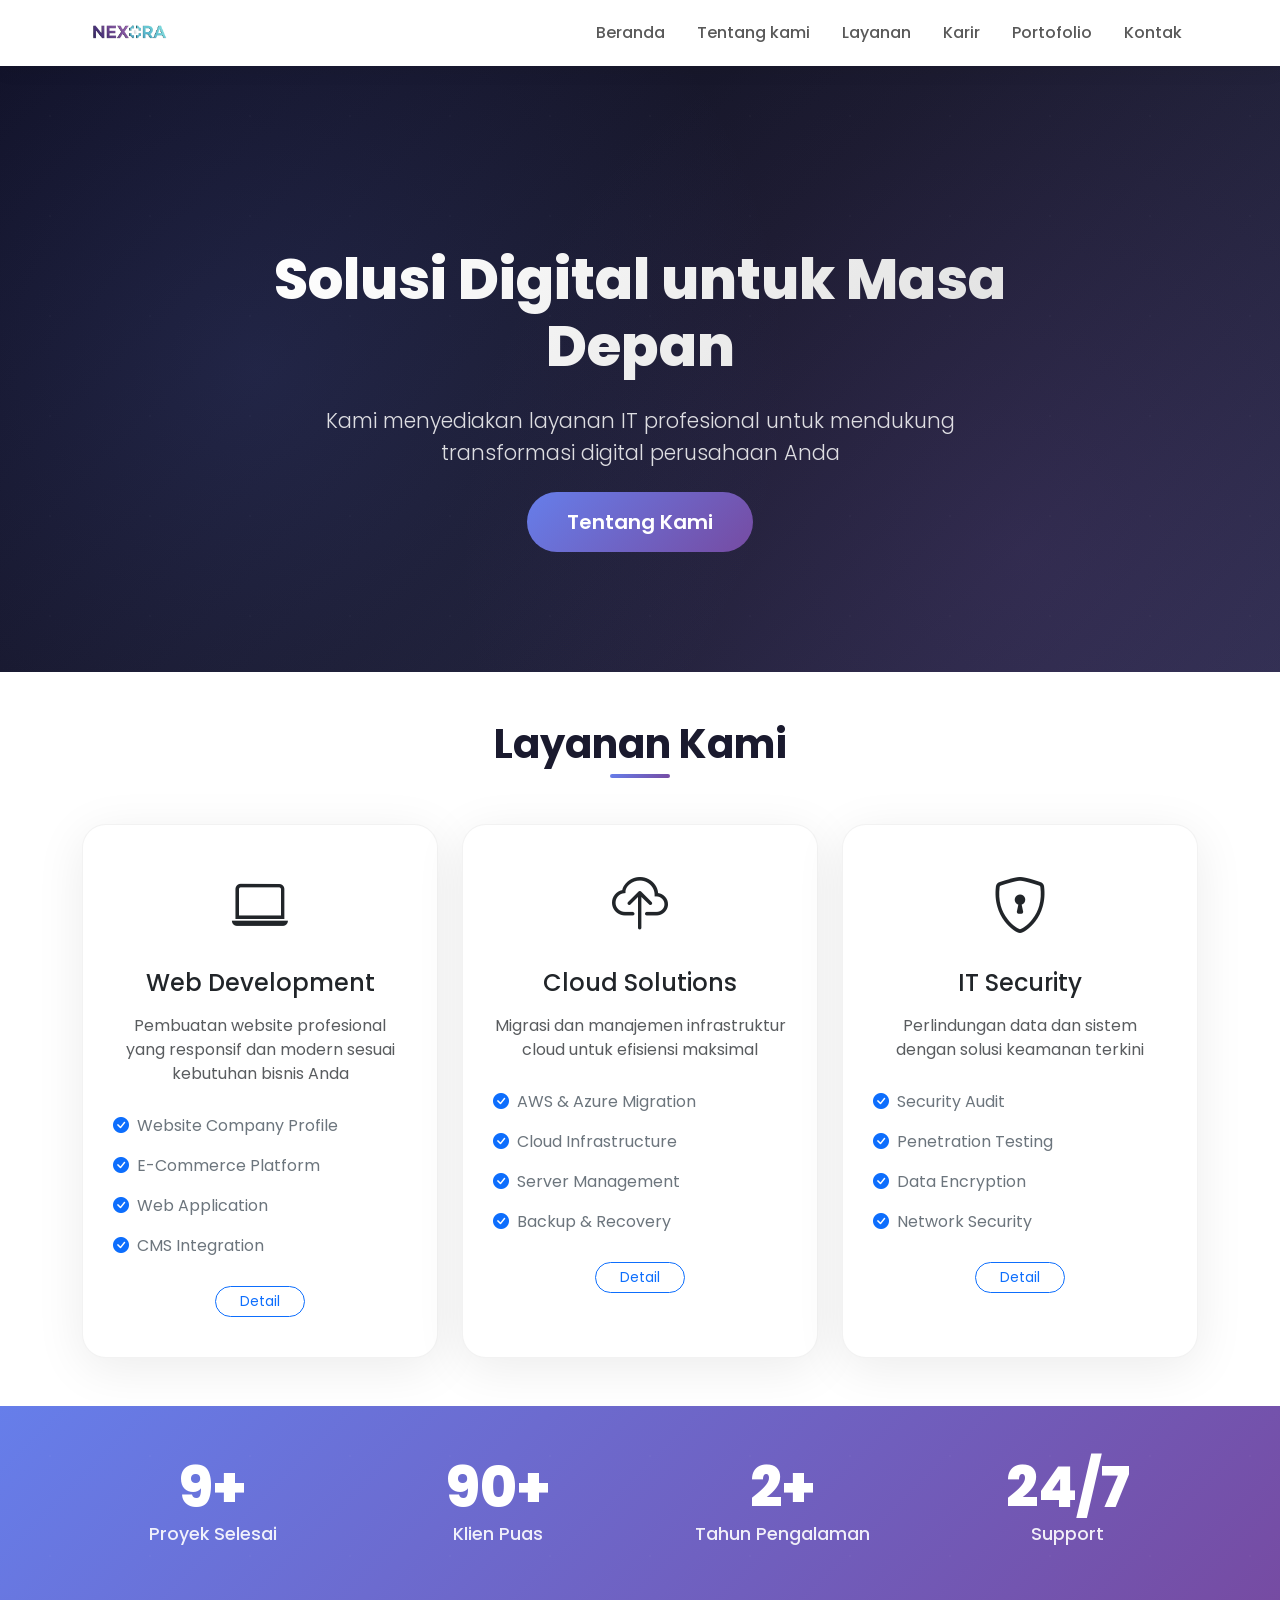
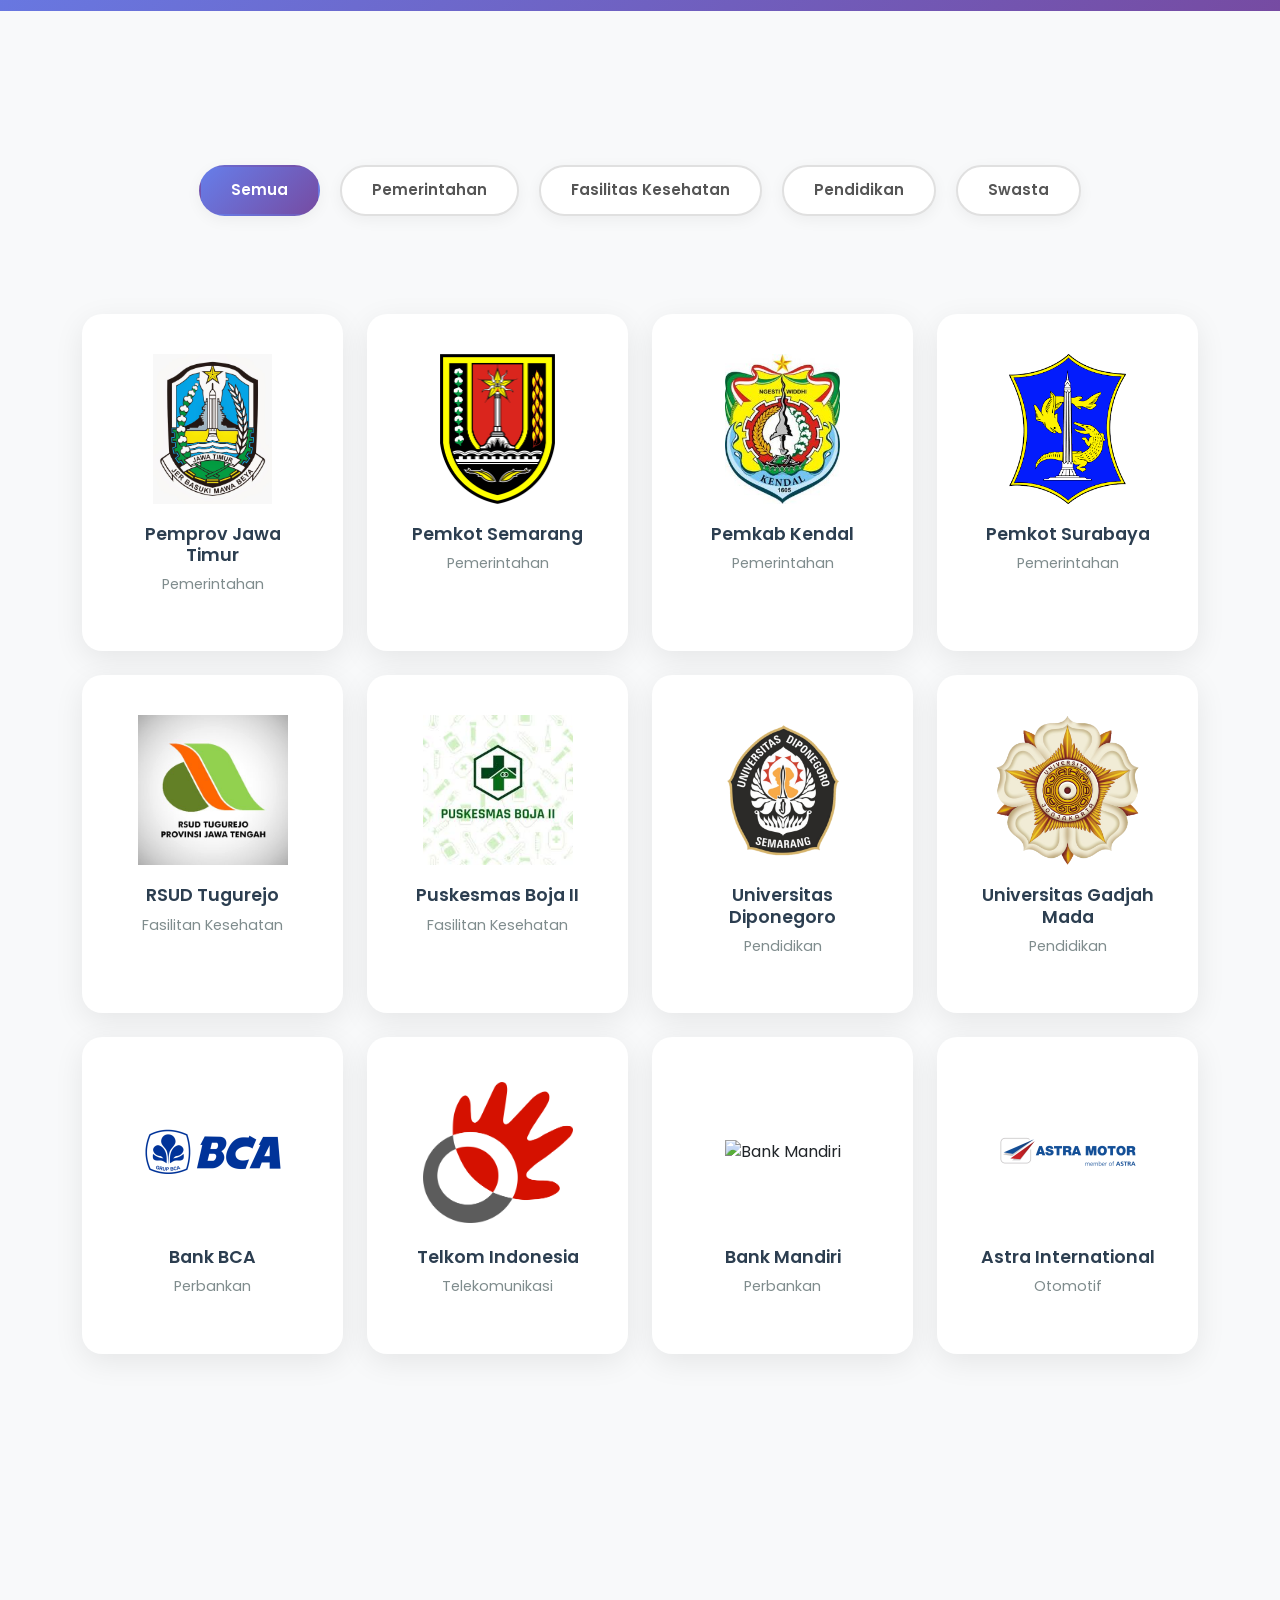
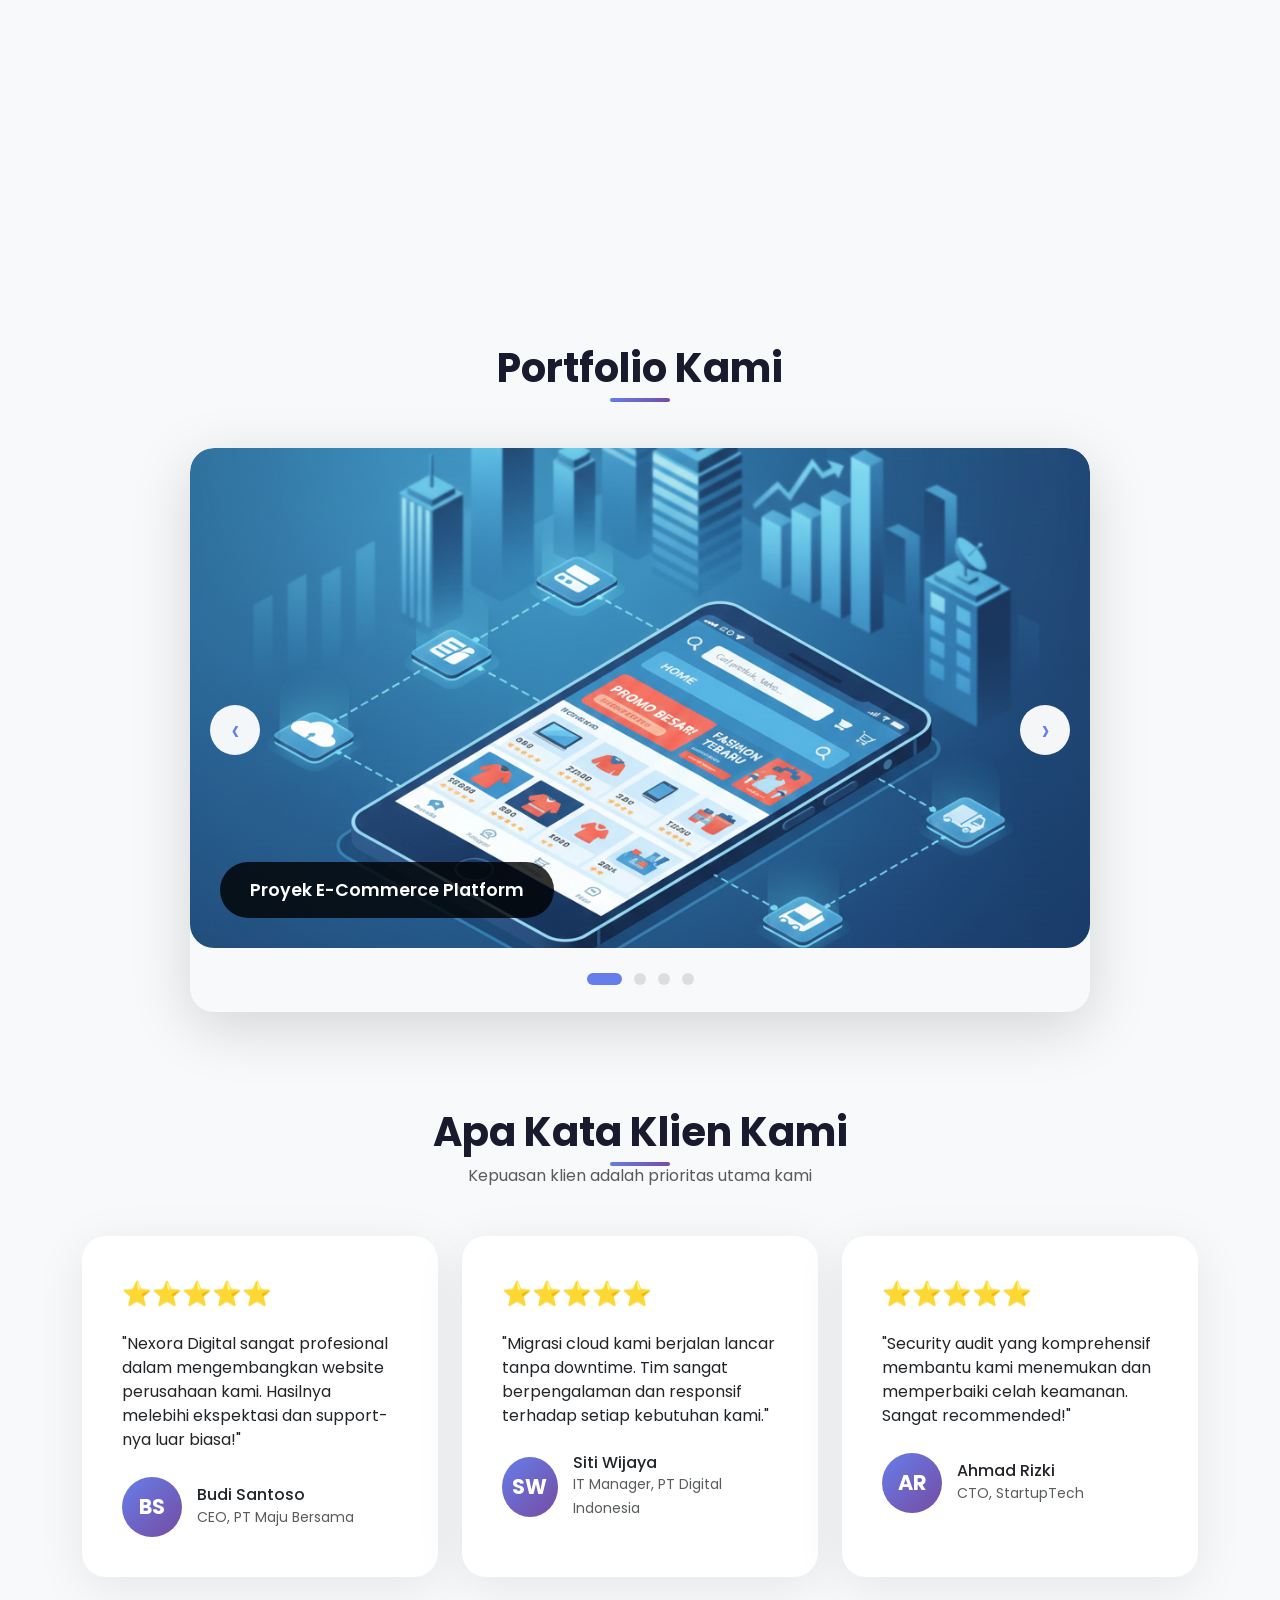
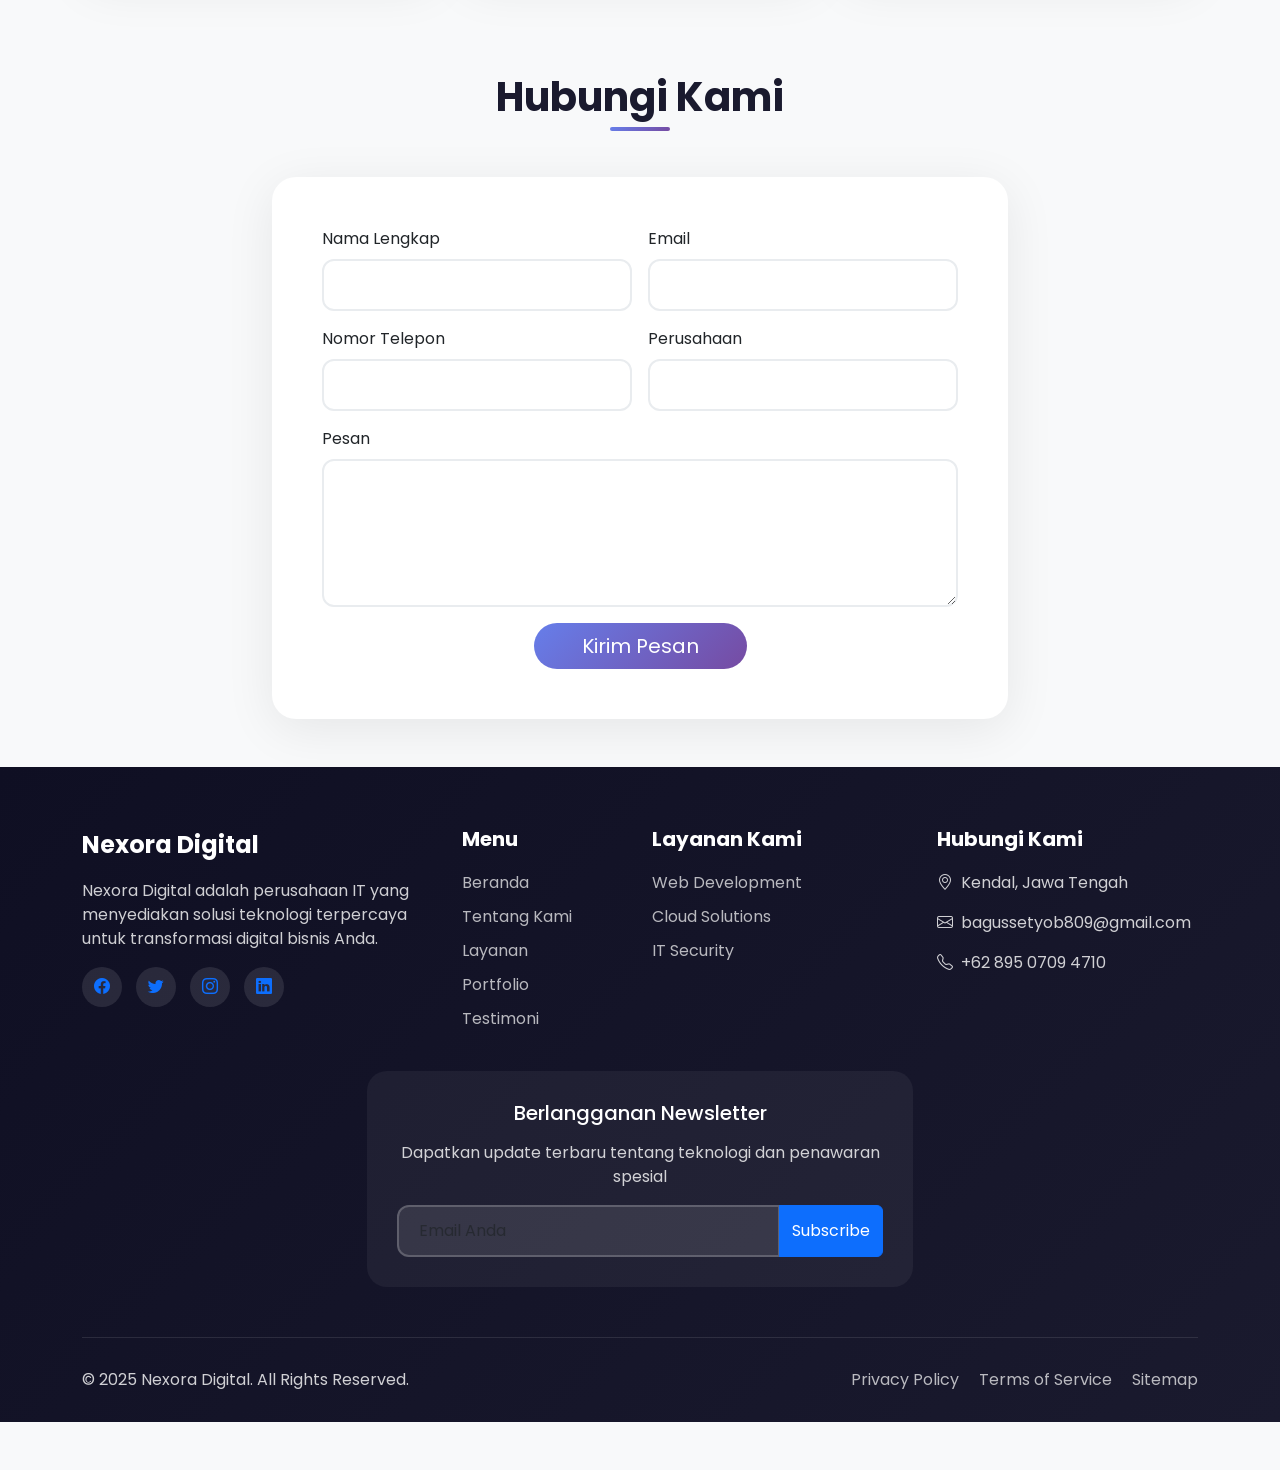
==== index.html @ 28a746a9 "Initial commit" ====
<!DOCTYPE html>
<html lang="id">

<head>
    <meta charset="UTF-8">
    <meta name="viewport" content="width=device-width, initial-scale=1.0">
    <title>Nexora Digital - Software Company</title>

    <link rel="shortcut icon" href="assets/pt.png" type="image/x-icon">
    <link href="https://cdn.jsdelivr.net/npm/bootstrap@5.3.0/dist/css/bootstrap.min.css" rel="stylesheet">
    <link rel="stylesheet" href="https://cdn.jsdelivr.net/npm/bootstrap-icons@1.11.0/font/bootstrap-icons.css">
    <link rel="preconnect" href="https://fonts.googleapis.com">
    <link rel="preconnect" href="https://fonts.gstatic.com" crossorigin>
    <link href="https://fonts.googleapis.com/css2?family=Poppins:wght@300;400;500;600;700;800&display=swap"
        rel="stylesheet">

    <style>
        .hero-clients {
            background: linear-gradient(135deg,
                    #0f0f23 0%,
                    #1a1a2e 50%,
                    #2e2e4e 100%);
            padding: 140px 0 80px;
            position: relative;
            overflow: hidden;
        }

        .hero-clients::before {
            content: "";
            position: absolute;
            top: 0;
            left: 0;
            right: 0;
            bottom: 0;
            background: radial-gradient(circle at 20% 50%,
                    rgba(102, 126, 234, 0.15) 0%,
                    transparent 50%),
                radial-gradient(circle at 80% 80%,
                    rgba(118, 75, 162, 0.15) 0%,
                    transparent 50%);
        }

        .hero-clients::after {
            content: "";
            position: absolute;
            top: 0;
            left: 0;
            right: 0;
            bottom: 0;
            background: url('data:image/svg+xml,<svg width="100" height="100" xmlns="http://www.w3.org/2000/svg"><circle cx="50" cy="50" r="1" fill="rgba(255,255,255,0.05)"/></svg>');
            opacity: 0.5;
        }

        .hero-clients .container {
            position: relative;
            z-index: 1;
        }

        .hero-clients h1 {
            font-size: 3.5rem;
            font-weight: 800;
            background: linear-gradient(135deg, #ffffff 0%, #e0e0e0 100%);
            -webkit-background-clip: text;
            -webkit-text-fill-color: transparent;
            margin-bottom: 15px;
        }

        .title-underline {
            width: 120px;
            height: 4px;
            background: linear-gradient(90deg, #e91e63 0%, #667eea 100%);
            margin: 0 auto 30px;
            border-radius: 2px;
        }

        .hero-clients p {
            color: rgba(255, 255, 255, 0.85);
            font-size: 1.2rem;
        }

        .category-tabs {
            display: flex;
            justify-content: center;
            gap: 20px;
            margin: 50px 0;
            flex-wrap: wrap;
        }

        .tab {
            padding: 12px 30px;
            background: white;
            border: 2px solid #e0e0e0;
            border-radius: 50px;
            font-size: 15px;
            font-weight: 600;
            color: #555;
            cursor: pointer;
            transition: all 0.3s ease;
            box-shadow: 0 4px 15px rgba(0, 0, 0, 0.05);
        }

        .tab:hover {
            border-color: var(--primary-color);
            color: var(--primary-color);
            transform: translateY(-3px);
        }

        .tab.active {
            background: var(--primary-gradient);
            color: white;
            border-color: transparent;
        }

        .client-card {
            background: white;
            border-radius: 20px;
            padding: 40px;
            text-align: center;
            transition: all 0.4s;
            box-shadow: 0 8px 30px rgba(0, 0, 0, 0.08);
            height: 100%;
        }

        .client-card:hover {
            transform: translateY(-15px);
            box-shadow: 0 20px 60px rgba(102, 126, 234, 0.25);
        }

        .client-logo {
            width: 150px;
            height: 150px;
            margin: 0 auto 20px;
            display: flex;
            align-items: center;
            justify-content: center;
        }

        .client-logo img {
            max-width: 100%;
            max-height: 100%;
            object-fit: contain;
        }

        .client-name {
            font-size: 1.1rem;
            font-weight: 600;
            color: #2c3e50;
            margin-top: 15px;
        }

        .client-desc {
            font-size: 0.9rem;
            color: #7f8c8d;
            margin-top: 8px;
        }

        * {
            margin: 0;
            padding: 0;
            box-sizing: border-box;
        }

        body {
            font-family: 'Poppins', sans-serif;
            overflow-x: hidden;
        }

        :root {
            --primary-gradient: linear-gradient(135deg, #667eea 0%, #764ba2 100%);
            --primary-color: #667eea;
            --secondary-color: #764ba2;
        }

        /* Animations */
        @keyframes fadeInUp {
            from {
                opacity: 0;
                transform: translateY(40px);
            }

            to {
                opacity: 1;
                transform: translateY(0);
            }
        }

        @keyframes fadeInDown {
            from {
                opacity: 0;
                transform: translateY(-40px);
            }

            to {
                opacity: 1;
                transform: translateY(0);
            }
        }

        @keyframes scaleIn {
            from {
                opacity: 0;
                transform: scale(0.9);
            }

            to {
                opacity: 1;
                transform: scale(1);
            }
        }

        @keyframes slideInLeft {
            from {
                opacity: 0;
                transform: translateX(-50px);
            }

            to {
                opacity: 1;
                transform: translateX(0);
            }
        }

        @keyframes slideInRight {
            from {
                opacity: 0;
                transform: translateX(50px);
            }

            to {
                opacity: 1;
                transform: translateX(0);
            }
        }

        @keyframes float {

            0%,
            100% {
                transform: translateY(0);
            }

            50% {
                transform: translateY(-15px);
            }
        }

        .animate-on-scroll {
            opacity: 0;
            transform: translateY(40px);
            transition: opacity 0.8s cubic-bezier(0.4, 0, 0.2, 1),
                transform 0.8s cubic-bezier(0.4, 0, 0.2, 1);
        }

        .animate-on-scroll.animated {
            opacity: 1;
            transform: translateY(0);
        }

        /* Navbar */
        .navbar {
            backdrop-filter: blur(20px);
            background: rgba(255, 255, 255, 0.98) !important;
            box-shadow: 0 2px 20px rgba(0, 0, 0, 0.08);
            transition: all 0.3s ease;
            animation: slideInDown 0.6s ease;
        }

        .navbar-brand {
            font-size: 1.5rem;
            font-weight: 700;
            transition: transform 0.3s ease;
        }

        .navbar-brand:hover {
            transform: scale(1.05);
        }

        .navbar-brand-logo {
            height: 40px;
            transition: transform 0.3s ease;
        }

        .nav-link {
            position: relative;
            font-weight: 500;
            padding: 8px 16px !important;
            transition: all 0.3s ease;
        }

        .nav-link::after {
            content: '';
            position: absolute;
            bottom: 0;
            left: 50%;
            transform: translateX(-50%);
            width: 0;
            height: 2px;
            background: var(--primary-gradient);
            transition: width 0.3s ease;
        }

        .nav-link:hover::after {
            width: 70%;
        }

        /* Hero Section */
        .hero {
            background: linear-gradient(135deg, #0f0f23 0%, #1a1a2e 50%, #2e2e4e 100%);
            padding: 180px 0 120px;
            position: relative;
            overflow: hidden;
        }

        .hero::before {
            content: '';
            position: absolute;
            top: 0;
            left: 0;
            right: 0;
            bottom: 0;
            background:
                radial-gradient(circle at 20% 50%, rgba(102, 126, 234, 0.15) 0%, transparent 50%),
                radial-gradient(circle at 80% 80%, rgba(118, 75, 162, 0.15) 0%, transparent 50%);
        }

        .hero::after {
            content: '';
            position: absolute;
            top: 0;
            left: 0;
            right: 0;
            bottom: 0;
            background: url('data:image/svg+xml,<svg width="100" height="100" xmlns="http://www.w3.org/2000/svg"><circle cx="50" cy="50" r="1" fill="rgba(255,255,255,0.05)"/></svg>');
            opacity: 0.5;
        }

        .hero .container {
            position: relative;
            z-index: 1;
        }

        .hero h1 {
            font-size: 3.5rem;
            font-weight: 800;
            background: linear-gradient(135deg, #ffffff 0%, #e0e0e0 100%);
            -webkit-background-clip: text;
            -webkit-text-fill-color: transparent;
            margin-bottom: 25px;
            animation: fadeInUp 1s ease;
        }

        .hero p {
            color: rgba(255, 255, 255, 0.85);
            font-size: 1.3rem;
            animation: fadeInUp 1s ease 0.2s both;
        }

        .btn-custom {
            background: var(--primary-gradient);
            border: none;
            color: white;
            padding: 15px 40px;
            border-radius: 50px;
            font-weight: 600;
            transition: all 0.3s ease;
            position: relative;
            overflow: hidden;
            animation: scaleIn 0.8s ease 0.4s both;
        }

        .btn-custom::before {
            content: '';
            position: absolute;
            top: 50%;
            left: 50%;
            width: 0;
            height: 0;
            border-radius: 50%;
            background: rgba(255, 255, 255, 0.3);
            transform: translate(-50%, -50%);
            transition: width 0.6s, height 0.6s;
        }

        .btn-custom:hover::before {
            width: 300px;
            height: 300px;
        }

        .btn-custom:hover {
            transform: translateY(-3px);
            box-shadow: 0 10px 30px rgba(102, 126, 234, 0.4);
        }

        /* Services Section */
        .service-card {
            background: white;
            border-radius: 24px;
            padding: 40px 30px;
            box-shadow: 0 10px 50px rgba(0, 0, 0, 0.08);
            border: 1px solid rgba(0, 0, 0, 0.05);
            transition: all 0.4s cubic-bezier(0.4, 0, 0.2, 1);
            height: 100%;
        }

        .service-card:hover {
            transform: translateY(-15px);
            box-shadow: 0 20px 60px rgba(102, 126, 234, 0.2);
        }

        .service-icon {
            font-size: 3.5rem;
            margin-bottom: 20px;
            animation: float 3s ease-in-out infinite;
        }

        .service-list {
            list-style: none;
            padding: 0;
            margin: 20px 0;
        }

        .service-list li {
            padding: 8px 0;
            color: #6c757d;
            transition: color 0.3s ease;
        }

        .service-list li:hover {
            color: var(--primary-color);
        }

        /* Stats Section */
        .stats-section {
            background: var(--primary-gradient);
            position: relative;
            overflow: hidden;
        }

        .stats-section::before {
            content: '';
            position: absolute;
            top: 0;
            left: 0;
            right: 0;
            bottom: 0;
            background: url('data:image/svg+xml,<svg width="100" height="100" xmlns="http://www.w3.org/2000/svg"><circle cx="50" cy="50" r="1" fill="rgba(255,255,255,0.1)"/></svg>');
            opacity: 0.3;
        }

        .stat-item {
            position: relative;
            z-index: 1;
            transition: transform 0.3s ease;
        }

        .stat-item:hover {
            transform: scale(1.1);
        }

        .stat-number {
            font-size: 3.5rem;
            font-weight: 800;
            color: white;
            margin: 0;
        }

        .stat-label {
            color: rgba(255, 255, 255, 0.9);
            font-size: 1.1rem;
            font-weight: 500;
        }

        /* Why Choose Us */
        .why-card {
            background: white;
            border-radius: 20px;
            padding: 40px 30px;
            text-align: center;
            transition: all 0.4s cubic-bezier(0.4, 0, 0.2, 1);
            border: 1px solid rgba(0, 0, 0, 0.05);
            height: 100%;
        }

        .why-card:hover {
            transform: translateY(-15px) scale(1.03);
            box-shadow: 0 20px 60px rgba(102, 126, 234, 0.25);
        }

        .why-icon-bootstrap {
            margin-bottom: 20px;
        }

        .why-icon-bootstrap svg {
            color: var(--primary-color);
            animation: float 3s ease-in-out infinite;
        }

        /* Gallery */
        .gallery-container {
            position: relative;
            max-width: 900px;
            margin: 0 auto;
            overflow: hidden;
            border-radius: 24px;
            box-shadow: 0 15px 60px rgba(0, 0, 0, 0.15);
        }

        .gallery-slides {
            display: flex;
            transition: transform 0.6s cubic-bezier(0.4, 0, 0.2, 1);
        }

        .gallery-slide {
            min-width: 100%;
            position: relative;
        }

        .gallery-slide img {
            width: 100%;
            height: 500px;
            object-fit: cover;
            border-radius: 24px;
        }

        .gallery-slide span {
            position: absolute;
            bottom: 30px;
            left: 30px;
            background: rgba(0, 0, 0, 0.8);
            color: white;
            padding: 15px 30px;
            border-radius: 50px;
            font-weight: 600;
            font-size: 1.1rem;
        }

        .gallery-btn {
            position: absolute;
            top: 50%;
            transform: translateY(-50%);
            background: rgba(255, 255, 255, 0.95);
            border: none;
            width: 50px;
            height: 50px;
            border-radius: 50%;
            font-size: 2rem;
            color: var(--primary-color);
            cursor: pointer;
            transition: all 0.3s ease;
            z-index: 10;
        }

        .gallery-btn:hover {
            background: white;
            transform: translateY(-50%) scale(1.1);
            box-shadow: 0 5px 20px rgba(0, 0, 0, 0.2);
        }

        .gallery-btn.prev {
            left: 20px;
        }

        .gallery-btn.next {
            right: 20px;
        }

        .gallery-dots {
            text-align: center;
            padding: 20px 0;
        }

        .gallery-dots span {
            display: inline-block;
            width: 12px;
            height: 12px;
            background: #ddd;
            border-radius: 50%;
            margin: 0 6px;
            cursor: pointer;
            transition: all 0.3s ease;
        }

        .gallery-dots span.active {
            background: var(--primary-color);
            width: 35px;
            border-radius: 10px;
        }

        /* Testimonials */
        .testimonial-card {
            background: white;
            border-radius: 24px;
            padding: 40px;
            box-shadow: 0 10px 50px rgba(0, 0, 0, 0.08);
            transition: all 0.4s cubic-bezier(0.4, 0, 0.2, 1);
            height: 100%;
        }

        .testimonial-card:hover {
            transform: translateY(-10px);
            box-shadow: 0 20px 60px rgba(0, 0, 0, 0.15);
        }

        .testimonial-stars {
            font-size: 1.5rem;
            margin-bottom: 20px;
        }

        .author-avatar {
            width: 60px;
            height: 60px;
            border-radius: 50%;
            background: var(--primary-gradient);
            display: flex;
            align-items: center;
            justify-content: center;
            color: white;
            font-weight: 700;
            font-size: 1.3rem;
            margin-right: 15px;
        }

        .testimonial-author {
            display: flex;
            align-items: center;
            margin-top: 25px;
        }

        /* Contact Form */
        .contact-form {
            background: white;
            border-radius: 24px;
            padding: 50px;
            box-shadow: 0 10px 50px rgba(0, 0, 0, 0.08);
        }

        .form-control {
            border-radius: 12px;
            padding: 12px 20px;
            border: 2px solid #e9ecef;
            transition: all 0.3s ease;
        }

        .form-control:focus {
            border-color: var(--primary-color);
            box-shadow: 0 0 0 0.2rem rgba(102, 126, 234, 0.15);
            transform: scale(1.02);
        }

        .btn-submit {
            background: var(--primary-gradient);
            border: none;
            border-radius: 50px;
            transition: all 0.3s ease;
        }

        .btn-submit:hover {
            transform: translateY(-3px);
            box-shadow: 0 10px 30px rgba(102, 126, 234, 0.4);
        }

        /* Footer */
        footer {
            background: linear-gradient(135deg, #0f0f23 0%, #1a1a2e 100%);
            color: rgba(255, 255, 255, 0.8);
            padding: 60px 0 30px;
        }

        .footer-logo-img {
            height: 40px;
            margin-bottom: 20px;
        }

        .footer-title {
            color: white;
            font-weight: 700;
            margin-bottom: 20px;
        }

        .footer-links {
            list-style: none;
            padding: 0;
        }

        .footer-links li {
            margin-bottom: 10px;
        }

        .footer-links a {
            color: rgba(255, 255, 255, 0.7);
            text-decoration: none;
            transition: all 0.3s ease;
        }

        .footer-links a:hover {
            color: white;
            padding-left: 5px;
        }

        .social-link {
            display: inline-flex;
            align-items: center;
            justify-content: center;
            width: 40px;
            height: 40px;
            background: rgba(255, 255, 255, 0.1);
            border-radius: 50%;
            margin-right: 10px;
            transition: all 0.3s ease;
        }

        .social-link:hover {
            background: var(--primary-gradient);
            transform: translateY(-3px);
        }

        .newsletter-box {
            background: rgba(255, 255, 255, 0.05);
            border-radius: 20px;
            padding: 30px;
        }

        .newsletter-form .form-control {
            background: rgba(255, 255, 255, 0.1);
            border: 2px solid rgba(255, 255, 255, 0.2);
            color: white;
        }

        .newsletter-form .form-control:focus {
            background: rgba(255, 255, 255, 0.15);
            border-color: white;
        }

        .footer-bottom {
            margin-top: 50px;
            padding-top: 30px;
            border-top: 1px solid rgba(255, 255, 255, 0.1);
        }

        .footer-bottom-links {
            list-style: none;
            padding: 0;
            margin: 0;
            display: flex;
            justify-content: flex-end;
            gap: 20px;
        }

        .footer-bottom-links a {
            color: rgba(255, 255, 255, 0.7);
            text-decoration: none;
            transition: color 0.3s ease;
        }

        .footer-bottom-links a:hover {
            color: white;
        }

        /* Section Title */
        .section-title {
            font-size: 2.5rem;
            font-weight: 700;
            color: #1a1a2e;
            position: relative;
            display: inline-block;
        }

        .section-title::after {
            content: '';
            position: absolute;
            bottom: -10px;
            left: 50%;
            transform: translateX(-50%);
            width: 60px;
            height: 4px;
            background: var(--primary-gradient);
            border-radius: 2px;
        }

        /* Responsive */
        @media (max-width: 768px) {
            .hero h1 {
                font-size: 2.2rem;
            }

            .hero p {
                font-size: 1.1rem;
            }

            .stat-number {
                font-size: 2.5rem;
            }

            .gallery-slide img {
                height: 300px;
            }

            .footer-bottom-links {
                justify-content: center;
                margin-top: 20px;
            }
        }
    </style>
</head>

<body>
    <!-- Navbar -->
    <nav class="navbar navbar-expand-lg navbar-light sticky-top">
        <div class="container">
            <a class="navbar-brand" href="#">
                <img src="../assets/pt.png" alt="PT Nexora Digital" class="navbar-brand-logo" />

            </a>
            <button class="navbar-toggler" type="button" data-bs-toggle="collapse" data-bs-target="#navbarNav">
                <span class="navbar-toggler-icon"></span>
            </button>
            <div class="collapse navbar-collapse" id="navbarNav">
                <ul class="navbar-nav ms-auto">
                    <li class="nav-item"><a class="nav-link" href="#home">Beranda</a></li>
                    <li class="nav-item"><a class="nav-link" href="detail/about.html">Tentang kami</a></li>
                    <li class="nav-item"><a class="nav-link" href="#services">Layanan</a></li>
                    <li class="nav-item"><a class="nav-link" href="detail/karir.html">Karir</a></li>
                    <li class="nav-item"><a class="nav-link" href="#gallery">Portofolio</a></li>
                    <li class="nav-item"><a class="nav-link" href="#contact">Kontak</a></li>
                </ul>
            </div>
        </div>
    </nav>

    <!-- Hero -->
    <section id="home" class="hero">
        <div class="container">
            <div class="row align-items-center">
                <div class="col-lg-8 mx-auto text-center">
                    <h1>Solusi Digital untuk Masa Depan</h1>
                    <p class="lead mb-4">Kami menyediakan layanan IT profesional untuk mendukung transformasi digital
                        perusahaan Anda</p>
                    <a href="detail/about.html" class="btn btn-custom btn-lg">Tentang Kami</a>
                </div>
            </div>
        </div>
    </section>

    <!-- Services -->
    <section id="services" class="py-5">
        <div class="container">
            <div class="text-center mb-5">
                <h2 class="section-title animate-on-scroll">Layanan Kami</h2>
            </div>
            <div class="row g-4">
                <div class="col-md-4 animate-on-scroll">
                    <div class="service-card">
                        <div class="service-icon text-center"><i class="bi bi-laptop"></i></div>
                        <h4 class="text-center mb-3">Web Development</h4>
                        <p class="text-center text-muted">Pembuatan website profesional yang responsif dan modern sesuai
                            kebutuhan bisnis Anda</p>
                        <ul class="service-list">
                            <li><i class="bi bi-check-circle-fill text-primary me-2"></i>Website Company Profile</li>
                            <li><i class="bi bi-check-circle-fill text-primary me-2"></i>E-Commerce Platform</li>
                            <li><i class="bi bi-check-circle-fill text-primary me-2"></i>Web Application</li>
                            <li><i class="bi bi-check-circle-fill text-primary me-2"></i>CMS Integration</li>
                        </ul>
                        <div class="text-center mt-3">
                            <a href="detail/detail1.html"
                                class="btn btn-outline-primary btn-sm rounded-pill px-4">Detail</a>
                        </div>
                    </div>
                </div>
                <div class="col-md-4 animate-on-scroll">
                    <div class="service-card">
                        <div class="service-icon text-center"><i class="bi bi-cloud-upload"></i></div>
                        <h4 class="text-center mb-3">Cloud Solutions</h4>
                        <p class="text-center text-muted">Migrasi dan manajemen infrastruktur cloud untuk efisiensi
                            maksimal</p>
                        <ul class="service-list">
                            <li><i class="bi bi-check-circle-fill text-primary me-2"></i>AWS & Azure Migration</li>
                            <li><i class="bi bi-check-circle-fill text-primary me-2"></i>Cloud Infrastructure</li>
                            <li><i class="bi bi-check-circle-fill text-primary me-2"></i>Server Management</li>
                            <li><i class="bi bi-check-circle-fill text-primary me-2"></i>Backup & Recovery</li>
                        </ul>
                        <div class="text-center mt-3">
                            <a href="detail/cloudsolutions.html"
                                class="btn btn-outline-primary btn-sm rounded-pill px-4">Detail</a>
                        </div>
                    </div>
                </div>
                <div class="col-md-4 animate-on-scroll">
                    <div class="service-card">
                        <div class="service-icon text-center"><i class="bi bi-shield-lock"></i></div>
                        <h4 class="text-center mb-3">IT Security</h4>
                        <p class="text-center text-muted">Perlindungan data dan sistem dengan solusi keamanan terkini
                        </p>
                        <ul class="service-list">
                            <li><i class="bi bi-check-circle-fill text-primary me-2"></i>Security Audit</li>
                            <li><i class="bi bi-check-circle-fill text-primary me-2"></i>Penetration Testing</li>
                            <li><i class="bi bi-check-circle-fill text-primary me-2"></i>Data Encryption</li>
                            <li><i class="bi bi-check-circle-fill text-primary me-2"></i>Network Security</li>
                        </ul>
                        <div class="text-center mt-3">
                            <a href="detail/itsecurity.html"
                                class="btn btn-outline-primary btn-sm rounded-pill px-4">Detail</a>
                        </div>
                    </div>
                </div>
            </div>
        </div>
    </section>

    <!-- Stats -->
    <section id="stats" class="py-5 stats-section">
        <div class="container">
            <div class="row text-center g-4">
                <div class="col-6 col-md-3">
                    <div class="stat-item animate-on-scroll">
                        <h2 class="stat-number" data-count="10">0</h2>
                        <p class="stat-label">Proyek Selesai</p>
                    </div>
                </div>
                <div class="col-6 col-md-3">
                    <div class="stat-item animate-on-scroll">
                        <h2 class="stat-number" data-count="100">0</h2>
                        <p class="stat-label">Klien Puas</p>
                    </div>
                </div>
                <div class="col-6 col-md-3">
                    <div class="stat-item animate-on-scroll">
                        <h2 class="stat-number" data-count="3">0</h2>
                        <p class="stat-label">Tahun Pengalaman</p>
                    </div>
                </div>
                <div class="col-6 col-md-3">
                    <div class="stat-item animate-on-scroll">
                        <h2 class="stat-number">24/7</h2>
                        <p class="stat-label">Support</p>
                    </div>
                </div>
            </div>
        </div>
    </section>
    <section class="py-5 bg-light">
        <div class="container">
            <div class="text-center mb-5">
                <h2 class="section-title animate-on-scroll">Klien Kita</h2>
            </div>
        </div>

        <!-- Category Tabs -->
        <div class="container">
            <div class="category-tabs">
                <button class="tab active" onclick="filterClients('all')">Semua</button>
                <button class="tab" onclick="filterClients('government')">
                    Pemerintahan
                </button>
                <button class="tab" onclick="filterClients('health')">
                    Fasilitas Kesehatan
                </button>
                <button class="tab" onclick="filterClients('education')">
                    Pendidikan
                </button>
                <button class="tab" onclick="filterClients('private')">Swasta</button>
            </div>
        </div>

        <!-- Clients Grid -->
        <section class="py-5">
            <div class="container">
                <div class="row g-4" id="clientsGrid">
                    <!-- Pemerintahan -->
                    <div class="col-lg-3 col-md-4 col-sm-6 client-item" data-category="government">
                        <div class="client-card">
                            <div class="client-logo">
                                <img src="../assets/jatim.jpg" alt="Pemprov Jawa Timur" />
                            </div>
                            <h5 class="client-name">Pemprov Jawa Timur</h5>
                            <p class="client-desc">Pemerintahan</p>
                        </div>
                    </div>

                    <div class="col-lg-3 col-md-4 col-sm-6 client-item" data-category="government">
                        <div class="client-card">
                            <div class="client-logo">
                                <img src="../assets/Semarang.png" alt="Pemkot Semarang" />
                            </div>
                            <h5 class="client-name">Pemkot Semarang</h5>
                            <p class="client-desc">Pemerintahan</p>
                        </div>
                    </div>

                    <div class="col-lg-3 col-md-4 col-sm-6 client-item" data-category="government">
                        <div class="client-card">
                            <div class="client-logo">
                                <img src="../assets/Kendal.png" alt="Pemkab Kendal" />
                            </div>
                            <h5 class="client-name">Pemkab Kendal</h5>
                            <p class="client-desc">Pemerintahan</p>
                        </div>
                    </div>

                    <div class="col-lg-3 col-md-4 col-sm-6 client-item" data-category="government">
                        <div class="client-card">
                            <div class="client-logo">
                                <img src="../assets/surabya.png" alt="Pemkot Surabaya" />
                            </div>
                            <h5 class="client-name">Pemkot Surabaya</h5>
                            <p class="client-desc">Pemerintahan</p>
                        </div>
                    </div>

                    <!-- Kesehatan -->
                    <div class="col-lg-3 col-md-4 col-sm-6 client-item" data-category="health">
                        <div class="client-card">
                            <div class="client-logo">
                                <img src="../assets/rsud.jpg" alt="RSUD Tugurejo" />
                            </div>
                            <h5 class="client-name">RSUD Tugurejo</h5>
                            <p class="client-desc">Fasilitan Kesehatan</p>
                        </div>
                    </div>

                    <div class="col-lg-3 col-md-4 col-sm-6 client-item" data-category="health">
                        <div class="client-card">
                            <div class="client-logo">
                                <img src="../assets/pukesmas.jpg" alt="Puskesmas Boja II" />
                            </div>
                            <h5 class="client-name">Puskesmas Boja II</h5>
                            <p class="client-desc">Fasilitan Kesehatan</p>
                        </div>
                    </div>

                    <!-- Pendidikan -->
                    <div class="col-lg-3 col-md-4 col-sm-6 client-item" data-category="education">
                        <div class="client-card">
                            <div class="client-logo">
                                <img src="../assets/undip.png" alt="Universitas Diponegoro" />
                            </div>
                            <h5 class="client-name">Universitas Diponegoro</h5>
                            <p class="client-desc">Pendidikan</p>
                        </div>
                    </div>

                    <div class="col-lg-3 col-md-4 col-sm-6 client-item" data-category="education">
                        <div class="client-card">
                            <div class="client-logo">
                                <img src="../assets/ugm.png" alt="Universitas Gadjah Mada" />
                            </div>
                            <h5 class="client-name">Universitas Gadjah Mada</h5>
                            <p class="client-desc">Pendidikan</p>
                        </div>
                    </div>

                    <!-- Swasta -->
                    <div class="col-lg-3 col-md-4 col-sm-6 client-item" data-category="private">
                        <div class="client-card">
                            <div class="client-logo">
                                <img src="../assets/bca.png" alt="Bank BCA" />
                            </div>
                            <h5 class="client-name">Bank BCA</h5>
                            <p class="client-desc">Perbankan</p>
                        </div>
                    </div>

                    <div class="col-lg-3 col-md-4 col-sm-6 client-item" data-category="private">
                        <div class="client-card">
                            <div class="client-logo">
                                <img src="../assets/telkom.png" alt="Telkom Indonesia" />
                            </div>
                            <h5 class="client-name">Telkom Indonesia</h5>
                            <p class="client-desc">Telekomunikasi</p>
                        </div>
                    </div>

                    <div class="col-lg-3 col-md-4 col-sm-6 client-item" data-category="private">
                        <div class="client-card">
                            <div class="client-logo">
                                <img src="https://upload.wikimedia.org/wikipedia/commons/thumb/a/ad/Bank_Mandiri_logo_2016.svg/2560px-Bank_Mandiri_logo_2016.svg.png"
                                    alt="Bank Mandiri" />
                            </div>
                            <h5 class="client-name">Bank Mandiri</h5>
                            <p class="client-desc">Perbankan</p>
                        </div>
                    </div>

                    <div class="col-lg-3 col-md-4 col-sm-6 client-item" data-category="private">
                        <div class="client-card">
                            <div class="client-logo">
                                <img src="../assets/astra.png" alt="Astra International" />
                            </div>
                            <h5 class="client-name">Astra International</h5>
                            <p class="client-desc">Otomotif</p>
                        </div>
                    </div>
                </div>
            </div>
        </section>

        <!-- Why Choose Us -->
        <section class="py-5 bg-light">
            <div class="container">
                <div class="text-center mb-5">
                    <h2 class="section-title animate-on-scroll">Mengapa Memilih Kami?</h2>
                </div>
                <div class="row g-4">
                    <div class="col-md-3 col-sm-6 animate-on-scroll">
                        <div class="why-card">
                            <div class="why-icon-bootstrap">
                                <i class="bi bi-gear-fill" style="font-size: 3rem;"></i>
                            </div>
                            <h5>Cepat & Efisien</h5>
                            <p>Proses pengerjaan yang cepat tanpa mengorbankan kualitas</p>
                        </div>
                    </div>
                    <div class="col-md-3 col-sm-6 animate-on-scroll">
                        <div class="why-card">
                            <div class="why-icon-bootstrap">
                                <i class="bi bi-bullseye" style="font-size: 3rem;"></i>
                            </div>
                            <h5>Fokus pada Hasil</h5>
                            <p>Kami fokus pada hasil yang dapat diukur dan berdampak</p>
                        </div>
                    </div>
                    <div class="col-md-3 col-sm-6 animate-on-scroll">
                        <div class="why-card">
                            <div class="why-icon-bootstrap">
                                <i class="bi bi-people-fill" style="font-size: 3rem;"></i>
                            </div>
                            <h5>Tim Profesional</h5>
                            <p>Didukung oleh tim ahli berpengalaman di bidangnya</p>
                        </div>
                    </div>
                    <div class="col-md-3 col-sm-6 animate-on-scroll">
                        <div class="why-card">
                            <div class="why-icon-bootstrap">
                                <i class="bi bi-clock-fill" style="font-size: 3rem;"></i>
                            </div>
                            <h5>Support 24/7</h5>
                            <p>Dukungan teknis tersedia kapan saja untuk Anda</p>
                        </div>
                    </div>
                </div>
            </div>
        </section>

        <!-- Gallery -->
        <section id="gallery" class="py-5">
            <div class="container">
                <div class="text-center mb-5">
                    <h2 class="section-title animate-on-scroll">Portfolio Kami</h2>
                </div>
                <div class="gallery-container animate-on-scroll">
                    <div class="gallery-slides" id="gallerySlides">
                        <div class="gallery-slide">
                            <img src="assets/apk1.png" alt="E-Commerce">
                            <span>Proyek E-Commerce Platform</span>
                        </div>
                        <div class="gallery-slide">
                            <img src="assets/apk2.png" alt="AWS">
                            <span>Migrasi ke AWS Cloud</span>
                        </div>
                        <div class="gallery-slide">
                            <img src="assets/2.png" alt="Mobile Banking">
                            <span>Aplikasi Mobile Banking</span>
                        </div>
                        <div class="gallery-slide">
                            <img src="assets/3.png" alt="Security">
                            <span>Audit Keamanan IT</span>
                        </div>
                    </div>
                    <button class="gallery-btn prev" id="prevBtn">‹</button>
                    <button class="gallery-btn next" id="nextBtn">›</button>
                    <div class="gallery-dots" id="galleryDots"></div>
                </div>
            </div>
        </section>

        <section id="testimonials" class="py-5 bg-light">
            <div class="container">
                <div class="text-center mb-5">
                    <h2 class="section-title animate-on-scroll">Apa Kata Klien Kami</h2>
                    <p class="text-muted">Kepuasan klien adalah prioritas utama kami</p>
                </div>
                <div class="row g-4">
                    <div class="col-md-4 animate-on-scroll">
                        <div class="testimonial-card">
                            <div class="testimonial-stars">⭐⭐⭐⭐⭐</div>
                            <p class="testimonial-text">"Nexora Digital sangat profesional dalam mengembangkan website
                                perusahaan kami. Hasilnya melebihi ekspektasi dan support-nya luar biasa!"</p>
                            <div class="testimonial-author">
                                <div class="author-avatar">BS</div>
                                <div>
                                    <h6 class="mb-0">Budi Santoso</h6>
                                    <small class="text-muted">CEO, PT Maju Bersama</small>
                                </div>
                            </div>
                        </div>
                    </div>
                    <div class="col-md-4 animate-on-scroll">
                        <div class="testimonial-card">
                            <div class="testimonial-stars">⭐⭐⭐⭐⭐</div>
                            <p class="testimonial-text">"Migrasi cloud kami berjalan lancar tanpa downtime. Tim sangat
                                berpengalaman dan responsif terhadap setiap kebutuhan kami."</p>
                            <div class="testimonial-author">
                                <div class="author-avatar">SW</div>
                                <div>
                                    <h6 class="mb-0">Siti Wijaya</h6>
                                    <small class="text-muted">IT Manager, PT Digital Indonesia</small>
                                </div>
                            </div>
                        </div>
                    </div>
                    <div class="col-md-4 animate-on-scroll">
                        <div class="testimonial-card">
                            <div class="testimonial-stars">⭐⭐⭐⭐⭐</div>
                            <p class="testimonial-text">"Security audit yang komprehensif membantu kami menemukan dan
                                memperbaiki celah keamanan. Sangat recommended!"</p>
                            <div class="testimonial-author">
                                <div class="author-avatar">AR</div>
                                <div>
                                    <h6 class="mb-0">Ahmad Rizki</h6>
                                    <small class="text-muted">CTO, StartupTech</small>
                                </div>
                            </div>
                        </div>
                    </div>
                </div>
            </div>
        </section>

        <!-- Contact -->
        <section id="contact" class="py-5">
            <div class="container">
                <div class="text-center mb-5">
                    <h2 class="section-title animate-on-scroll">Hubungi Kami</h2>
                </div>
                <div class="row justify-content-center">
                    <div class="col-lg-8 animate-on-scroll">
                        <div class="contact-form">
                            <form id="contactForm">
                                <div class="row g-3">
                                    <div class="col-md-6">
                                        <label class="form-label">Nama Lengkap</label>
                                        <input type="text" class="form-control" required>
                                    </div>
                                    <div class="col-md-6">
                                        <label class="form-label">Email</label>
                                        <input type="email" class="form-control" required>
                                    </div>
                                    <div class="col-md-6">
                                        <label class="form-label">Nomor Telepon</label>
                                        <input type="tel" class="form-control" required>
                                    </div>
                                    <div class="col-md-6">
                                        <label class="form-label">Perusahaan</label>
                                        <input type="text" class="form-control">
                                    </div>
                                    <div class="col-12">
                                        <label class="form-label">Pesan</label>
                                        <textarea class="form-control" rows="5" required></textarea>
                                    </div>
                                    <div class="col-12 text-center">
                                        <button type="submit" class="btn btn-primary btn-lg px-5 btn-submit">Kirim
                                            Pesan</button>
                                    </div>
                                </div>
                            </form>
                        </div>
                    </div>
                </div>
            </div>
        </section>

        <!-- Footer -->
        <footer>
            <div class="container">
                <div class="row g-4">
                    <div class="col-lg-4 col-md-6">
                        <div class="footer-section">
                            <div class="d-flex align-items-center gap-2 mb-3">

                                <span class="text-white fw-bold fs-4">Nexora Digital</span>
                            </div>
                            <p class="footer-desc">Nexora Digital adalah perusahaan IT yang menyediakan solusi teknologi
                                terpercaya untuk transformasi digital bisnis Anda.</p>
                            <div class="footer-social">
                                <a href="#" class="social-link">
                                    <i class="bi bi-facebook"></i>
                                </a>
                                <a href="#" class="social-link">
                                    <i class="bi bi-twitter"></i>
                                </a>
                                <a href="#" class="social-link">
                                    <i class="bi bi-instagram"></i>
                                </a>
                                <a href="#" class="social-link">
                                    <i class="bi bi-linkedin"></i>
                                </a>
                            </div>
                        </div>
                    </div>

                    <div class="col-lg-2 col-md-6">
                        <div class="footer-section">
                            <h5 class="footer-title">Menu</h5>
                            <ul class="footer-links">
                                <li><a href="#home">Beranda</a></li>
                                <li><a href="#about">Tentang Kami</a></li>
                                <li><a href="#services">Layanan</a></li>
                                <li><a href="#gallery">Portfolio</a></li>
                                <li><a href="#testimonials">Testimoni</a></li>
                            </ul>
                        </div>
                    </div>

                    <div class="col-lg-3 col-md-6">
                        <div class="footer-section">
                            <h5 class="footer-title">Layanan Kami</h5>
                            <ul class="footer-links">
                                <li><a href="detail/detail1.html">Web Development</a></li>
                                <li><a href="detail/cloudsolutions.html">Cloud Solutions</a></li>
                                <li><a href="detail/itsecurity.html">IT Security</a></li>
                            </ul>
                        </div>
                    </div>

                    <div class="col-lg-3 col-md-6">
                        <div class="footer-section">
                            <h5 class="footer-title">Hubungi Kami</h5>
                            <p><i class="bi bi-geo-alt me-2"></i>Kendal, Jawa Tengah</p>
                            <p><i class="bi bi-envelope me-2"></i>bagussetyob809@gmail.com</p>
                            <p><i class="bi bi-telephone me-2"></i>+62 895 0709 4710</p>
                        </div>
                    </div>
                </div>

                <div class="row mt-4">
                    <div class="col-lg-6 mx-auto">
                        <div class="newsletter-box text-center">
                            <h5 class="mb-3 text-white">Berlangganan Newsletter</h5>
                            <p class="mb-3">Dapatkan update terbaru tentang teknologi dan penawaran spesial</p>
                            <form class="newsletter-form">
                                <div class="input-group">
                                    <input type="email" class="form-control" placeholder="Email Anda" required>
                                    <button class="btn btn-primary" type="submit">Subscribe</button>
                                </div>
                            </form>
                        </div>
                    </div>
                </div>

                <div class="footer-bottom">
                    <div class="row align-items-center">
                        <div class="col-md-6 text-center text-md-start">
                            <p class="mb-0">&copy; 2025 Nexora Digital. All Rights Reserved.</p>
                        </div>
                        <div class="col-md-6">
                            <ul class="footer-bottom-links">
                                <li><a href="detail/privacypolice.html">Privacy Policy</a></li>
                                <li><a href="detail/tos.html">Terms of Service</a></li>
                                <li><a href="detail/sitemap.html">Sitemap</a></li>
                            </ul>
                        </div>
                    </div>
                </div>
            </div>
        </footer>

        <script src="https://cdn.jsdelivr.net/npm/bootstrap@5.3.0/dist/js/bootstrap.bundle.min.js"></script>

        <script>
            // Gallery Slider
            const slides = document.getElementById("gallerySlides");
            const slideItems = document.querySelectorAll(".gallery-slide");
            const prevBtn = document.getElementById("prevBtn");
            const nextBtn = document.getElementById("nextBtn");
            const dotsContainer = document.getElementById("galleryDots");
            let index = 0;

            slideItems.forEach((_, i) => {
                const dot = document.createElement("span");
                dot.addEventListener("click", () => goToSlide(i));
                dotsContainer.appendChild(dot);
            });

            const dots = dotsContainer.querySelectorAll("span");

            function updateSlider() {
                slides.style.transform = `translateX(-${index * 100}%)`;
                dots.forEach(dot => dot.classList.remove("active"));
                dots[index].classList.add("active");
            }

            function goToSlide(i) {
                index = i;
                updateSlider();
            }

            prevBtn.addEventListener("click", () => {
                index = index === 0 ? slideItems.length - 1 : index - 1;
                updateSlider();
            });

            nextBtn.addEventListener("click", () => {
                index = index === slideItems.length - 1 ? 0 : index + 1;
                updateSlider();
            });

            setInterval(() => {
                index = (index + 1) % slideItems.length;
                updateSlider();
            }, 5000);

            updateSlider();

            // Scroll Animation Observer
            const observerOptions = {
                threshold: 0.1,
                rootMargin: '0px 0px -100px 0px'
            };

            const observer = new IntersectionObserver((entries) => {
                entries.forEach(entry => {
                    if (entry.isIntersecting) {
                        entry.target.classList.add('animated');

                        // Counter animation untuk stats
                        if (entry.target.classList.contains('stat-item')) {
                            const statNumber = entry.target.querySelector('.stat-number');
                            const target = parseInt(statNumber.getAttribute('data-count'));

                            if (target && !statNumber.classList.contains('counted')) {
                                statNumber.classList.add('counted');
                                let count = 0;
                                const increment = target / 50;
                                const timer = setInterval(() => {
                                    count += increment;
                                    if (count >= target) {
                                        statNumber.textContent = target + '+';
                                        clearInterval(timer);
                                    } else {
                                        statNumber.textContent = Math.floor(count) + '+';
                                    }
                                }, 30);
                            }
                        }
                    }
                });
            }, observerOptions);

            // Observe all animated elements
            document.querySelectorAll('.animate-on-scroll').forEach(el => {
                observer.observe(el);
            });

            // Contact Form Submit
            const contactForm = document.getElementById('contactForm');
            if (contactForm) {
                contactForm.addEventListener('submit', (e) => {
                    e.preventDefault();
                    const submitBtn = contactForm.querySelector('.btn-submit');
                    submitBtn.textContent = 'Mengirim...';
                    submitBtn.disabled = true;

                    setTimeout(() => {
                        submitBtn.textContent = 'Kirim Pesan';
                        submitBtn.disabled = false;
                        alert('Pesan berhasil dikirim! Kami akan menghubungi Anda segera.');
                        contactForm.reset();
                    }, 2000);
                });
            }

            // Smooth scroll
            document.querySelectorAll('a[href^="#"]').forEach(anchor => {
                anchor.addEventListener('click', function (e) {
                    e.preventDefault();
                    const target = document.querySelector(this.getAttribute('href'));
                    if (target) {
                        target.scrollIntoView({
                            behavior: 'smooth',
                            block: 'start'
                        });
                    }
                });
            });
        </script>
        <script src="https://cdn.jsdelivr.net/npm/bootstrap@5.3.0/dist/js/bootstrap.bundle.min.js"></script>

        <script>
            function filterClients(category) {
                const tabs = document.querySelectorAll(".tab");
                const items = document.querySelectorAll(".client-item");

                tabs.forEach((tab) => tab.classList.remove("active"));
                event.target.classList.add("active");

                items.forEach((item) => {
                    if (category === "all" || item.dataset.category === category) {
                        item.style.display = "block";
                    } else {
                        item.style.display = "none";
                    }
                });
            }
        </script>
</body>

</html>
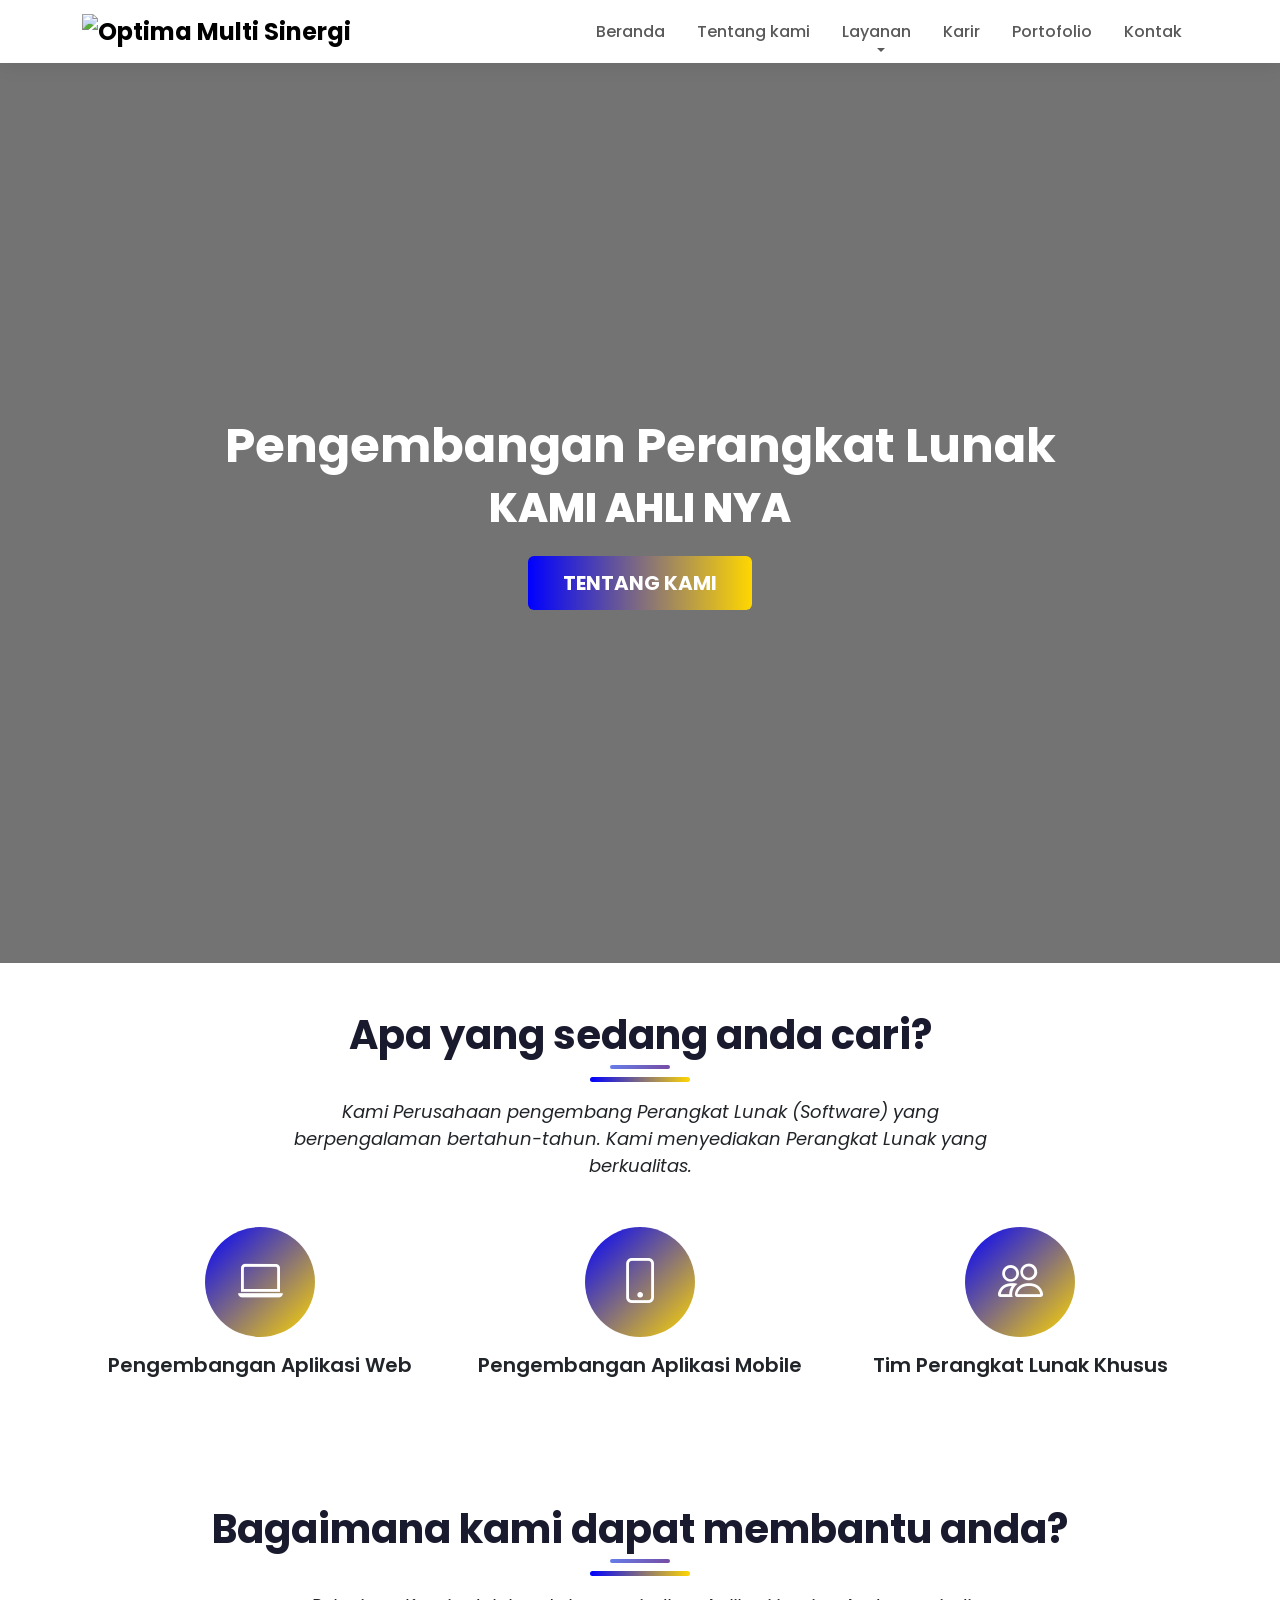
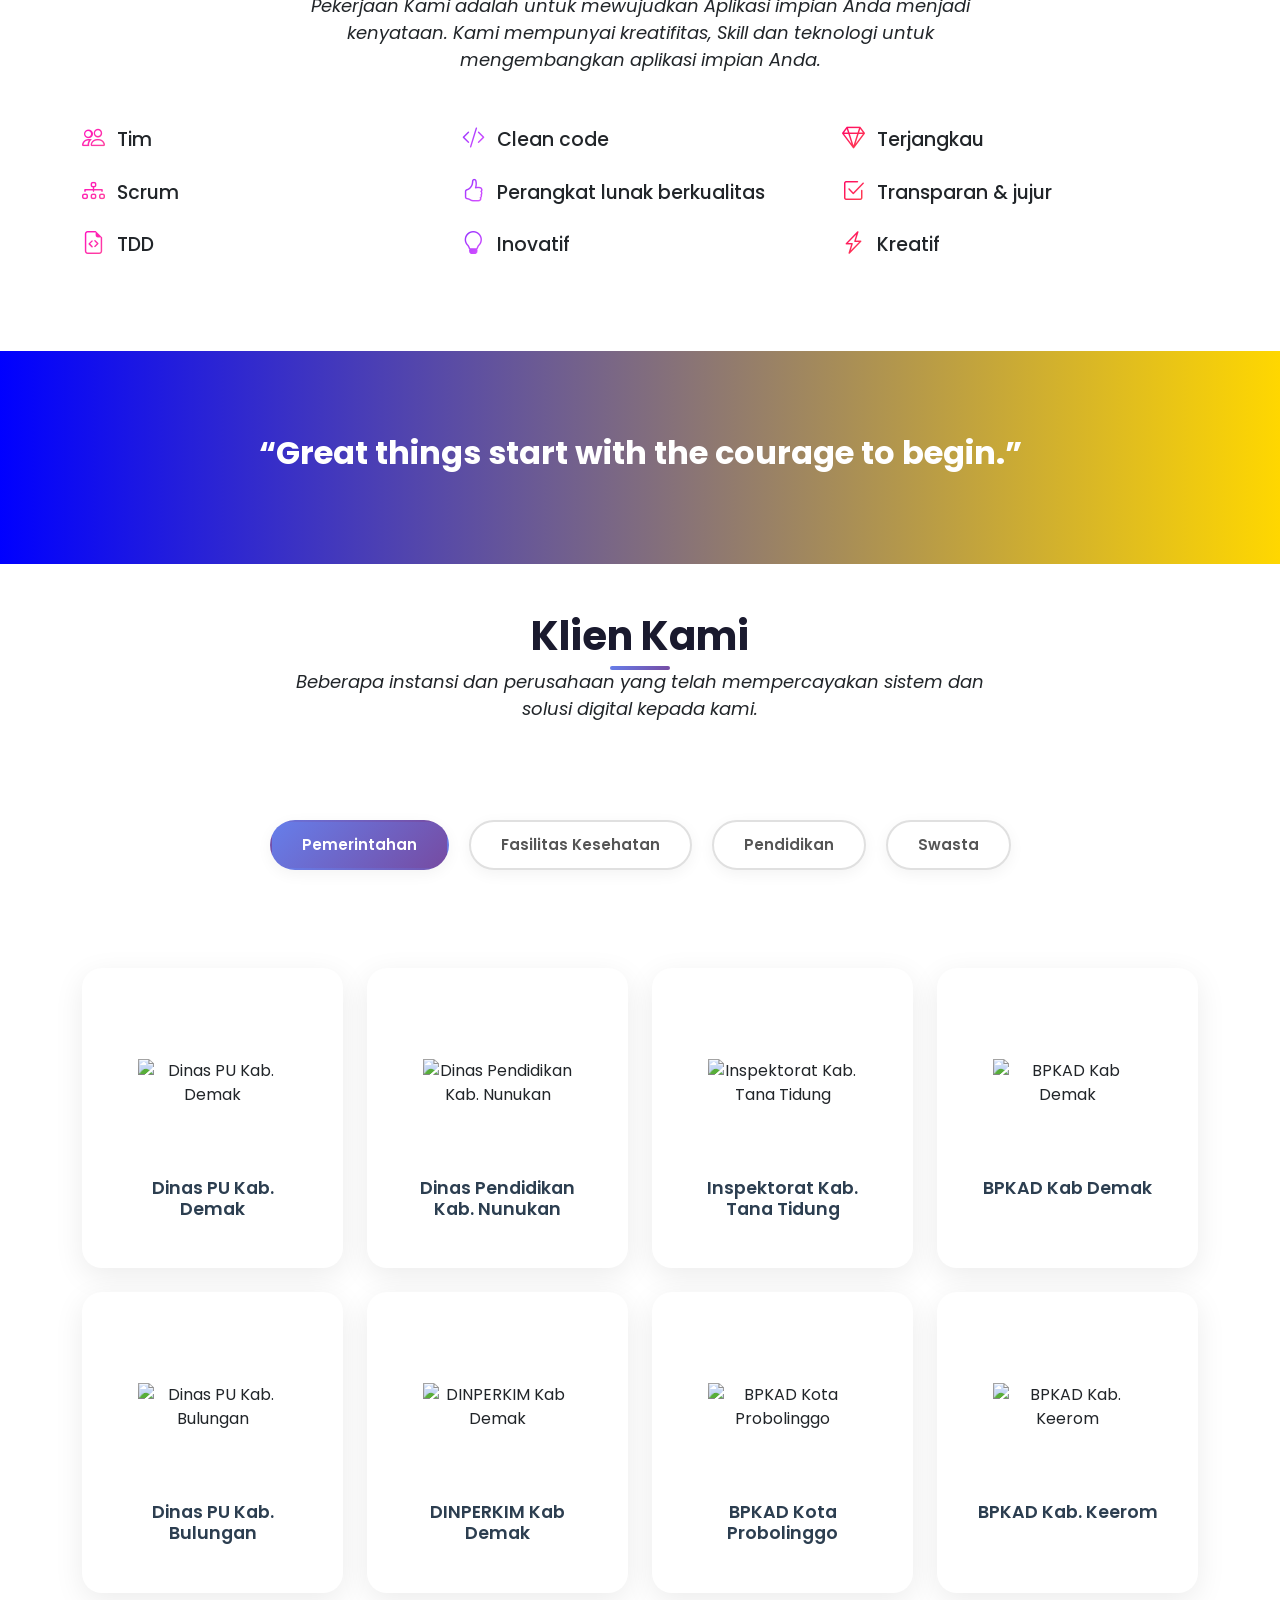
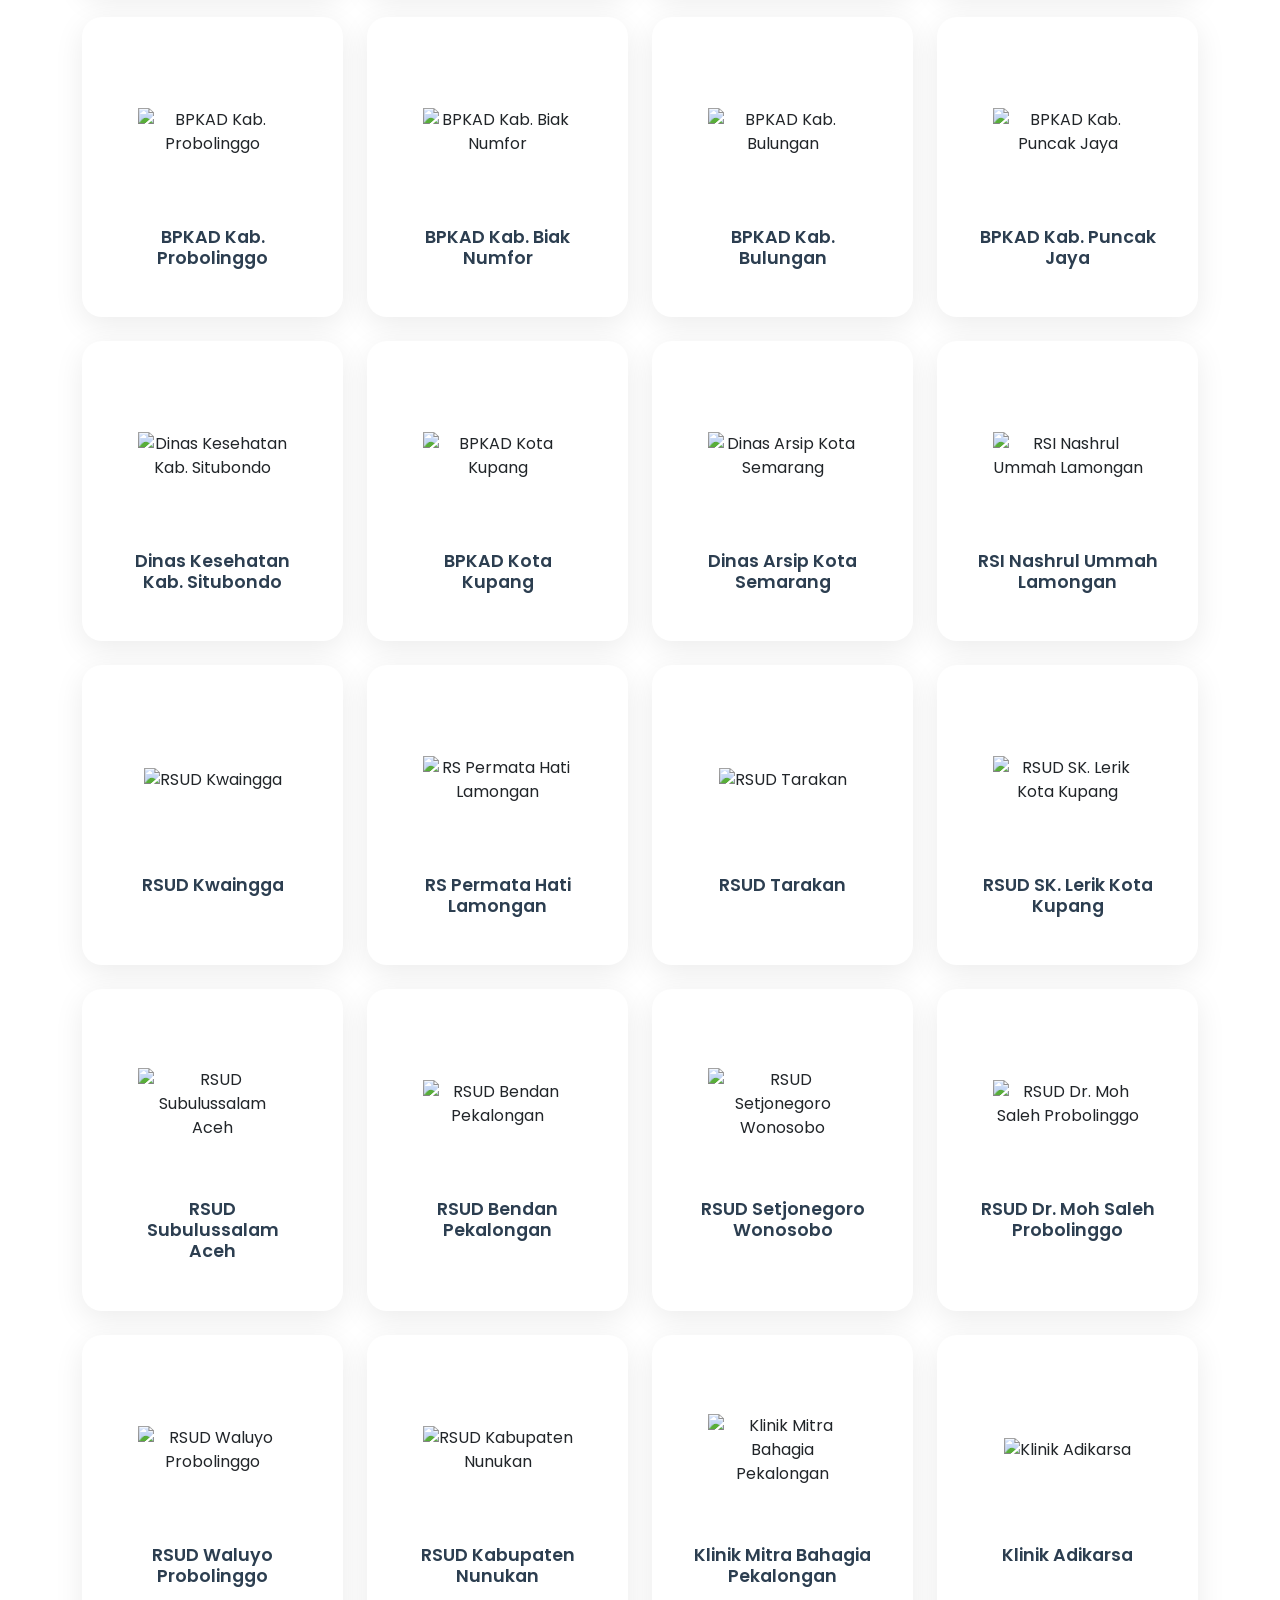
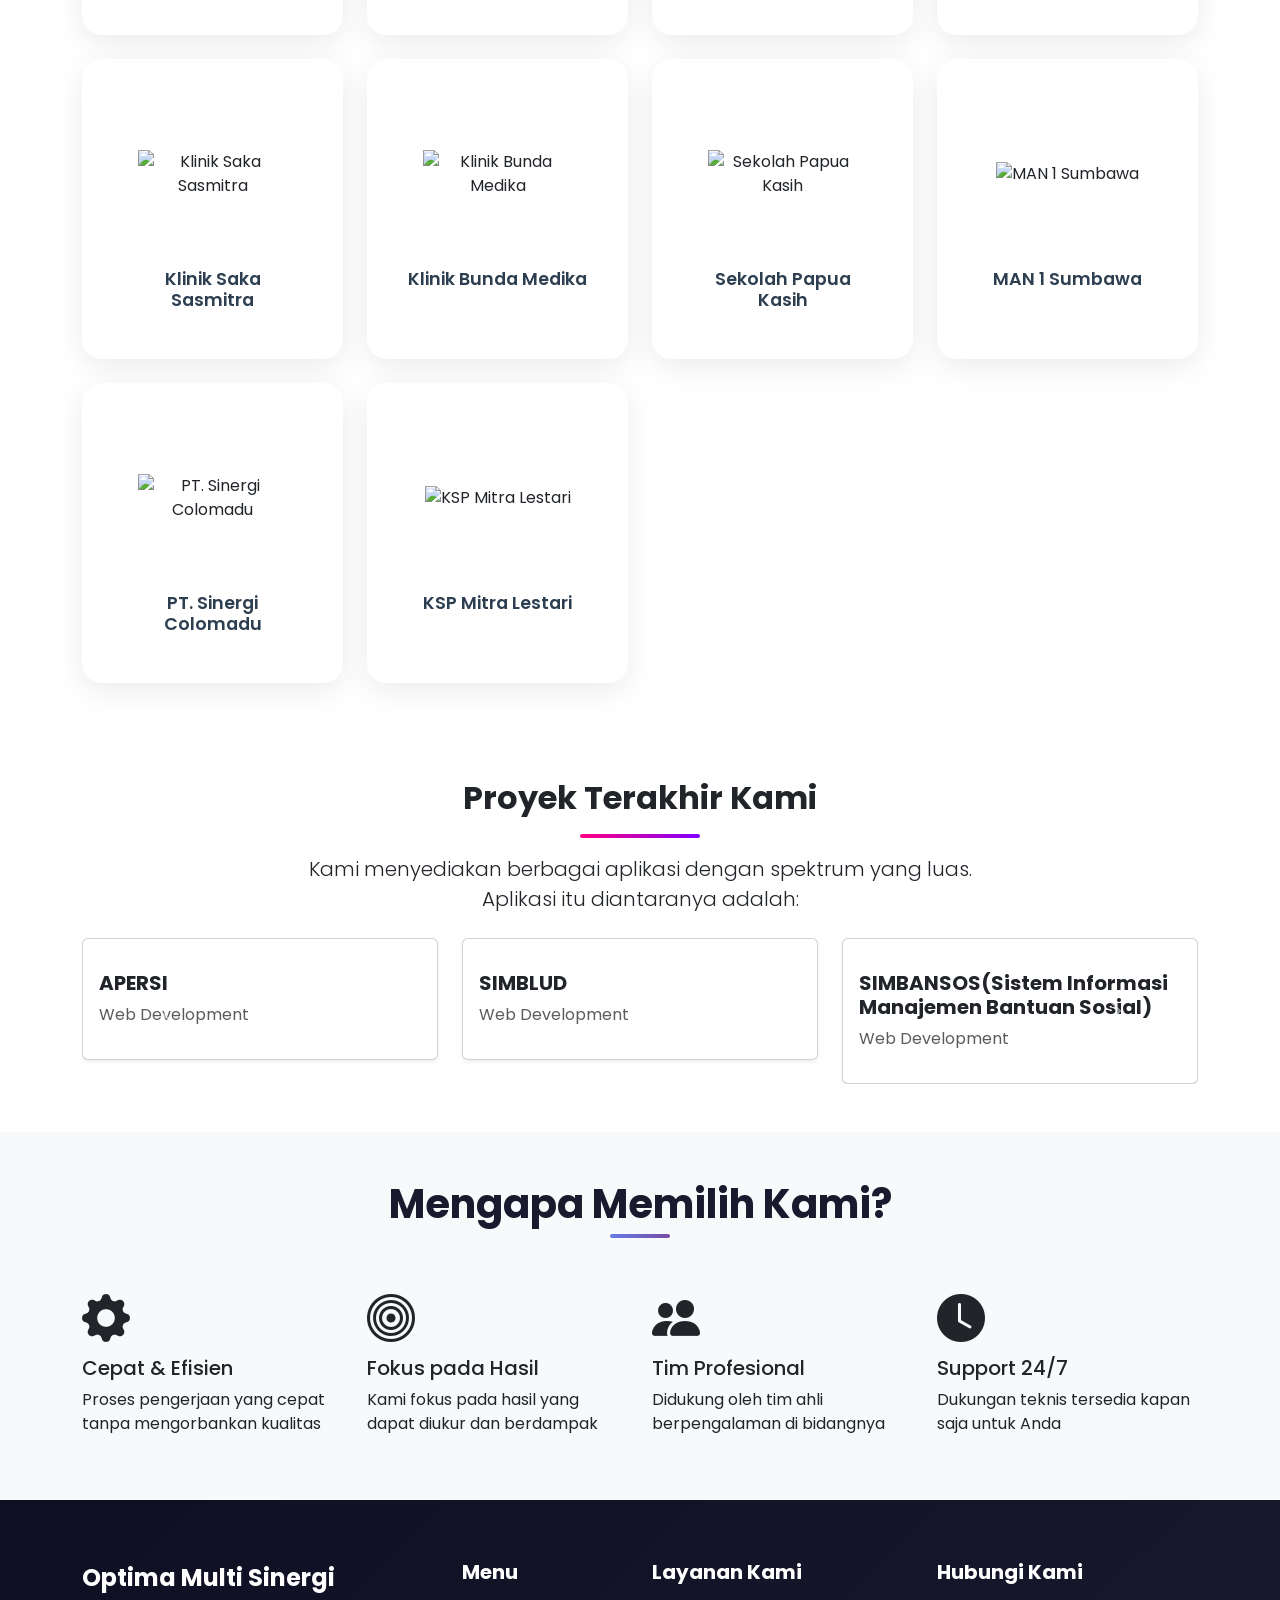
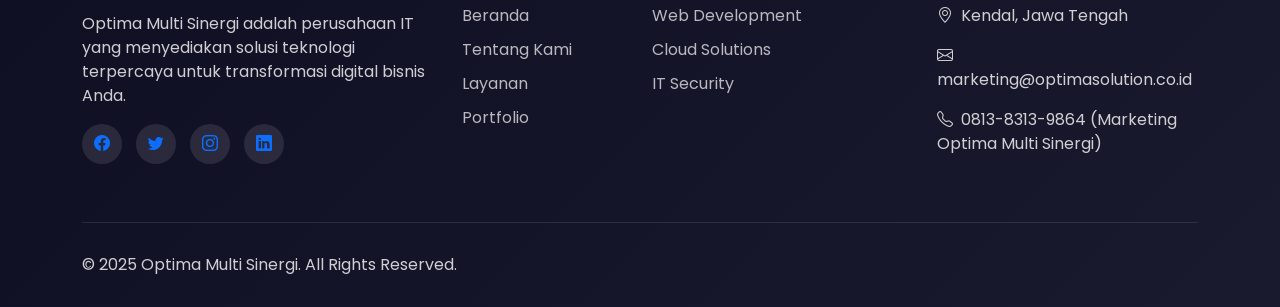
==== commit 0748eb3d: "Add files via upload" ====
--- a/index.html
+++ b/index.html
@@ -1,1506 +1,1714 @@
-<!DOCTYPE html>
-<html lang="id">
-
-<head>
-    <meta charset="UTF-8">
-    <meta name="viewport" content="width=device-width, initial-scale=1.0">
-    <title>Nexora Digital - Software Company</title>
-
-    <link rel="shortcut icon" href="assets/pt.png" type="image/x-icon">
-    <link href="https://cdn.jsdelivr.net/npm/bootstrap@5.3.0/dist/css/bootstrap.min.css" rel="stylesheet">
-    <link rel="stylesheet" href="https://cdn.jsdelivr.net/npm/bootstrap-icons@1.11.0/font/bootstrap-icons.css">
-    <link rel="preconnect" href="https://fonts.googleapis.com">
-    <link rel="preconnect" href="https://fonts.gstatic.com" crossorigin>
-    <link href="https://fonts.googleapis.com/css2?family=Poppins:wght@300;400;500;600;700;800&display=swap"
-        rel="stylesheet">
-
-    <style>
-        .hero-clients {
-            background: linear-gradient(135deg,
-                    #0f0f23 0%,
-                    #1a1a2e 50%,
-                    #2e2e4e 100%);
-            padding: 140px 0 80px;
-            position: relative;
-            overflow: hidden;
-        }
-
-        .hero-clients::before {
-            content: "";
-            position: absolute;
-            top: 0;
-            left: 0;
-            right: 0;
-            bottom: 0;
-            background: radial-gradient(circle at 20% 50%,
-                    rgba(102, 126, 234, 0.15) 0%,
-                    transparent 50%),
-                radial-gradient(circle at 80% 80%,
-                    rgba(118, 75, 162, 0.15) 0%,
-                    transparent 50%);
-        }
-
-        .hero-clients::after {
-            content: "";
-            position: absolute;
-            top: 0;
-            left: 0;
-            right: 0;
-            bottom: 0;
-            background: url('data:image/svg+xml,<svg width="100" height="100" xmlns="http://www.w3.org/2000/svg"><circle cx="50" cy="50" r="1" fill="rgba(255,255,255,0.05)"/></svg>');
-            opacity: 0.5;
-        }
-
-        .hero-clients .container {
-            position: relative;
-            z-index: 1;
-        }
-
-        .hero-clients h1 {
-            font-size: 3.5rem;
-            font-weight: 800;
-            background: linear-gradient(135deg, #ffffff 0%, #e0e0e0 100%);
-            -webkit-background-clip: text;
-            -webkit-text-fill-color: transparent;
-            margin-bottom: 15px;
-        }
-
-        .title-underline {
-            width: 120px;
-            height: 4px;
-            background: linear-gradient(90deg, #e91e63 0%, #667eea 100%);
-            margin: 0 auto 30px;
-            border-radius: 2px;
-        }
-
-        .hero-clients p {
-            color: rgba(255, 255, 255, 0.85);
-            font-size: 1.2rem;
-        }
-
-        .category-tabs {
-            display: flex;
-            justify-content: center;
-            gap: 20px;
-            margin: 50px 0;
-            flex-wrap: wrap;
-        }
-
-        .tab {
-            padding: 12px 30px;
-            background: white;
-            border: 2px solid #e0e0e0;
-            border-radius: 50px;
-            font-size: 15px;
-            font-weight: 600;
-            color: #555;
-            cursor: pointer;
-            transition: all 0.3s ease;
-            box-shadow: 0 4px 15px rgba(0, 0, 0, 0.05);
-        }
-
-        .tab:hover {
-            border-color: var(--primary-color);
-            color: var(--primary-color);
-            transform: translateY(-3px);
-        }
-
-        .tab.active {
-            background: var(--primary-gradient);
-            color: white;
-            border-color: transparent;
-        }
-
-        .client-card {
-            background: white;
-            border-radius: 20px;
-            padding: 40px;
-            text-align: center;
-            transition: all 0.4s;
-            box-shadow: 0 8px 30px rgba(0, 0, 0, 0.08);
-            height: 100%;
-        }
-
-        .client-card:hover {
-            transform: translateY(-15px);
-            box-shadow: 0 20px 60px rgba(102, 126, 234, 0.25);
-        }
-
-        .client-logo {
-            width: 150px;
-            height: 150px;
-            margin: 0 auto 20px;
-            display: flex;
-            align-items: center;
-            justify-content: center;
-        }
-
-        .client-logo img {
-            max-width: 100%;
-            max-height: 100%;
-            object-fit: contain;
-        }
-
-        .client-name {
-            font-size: 1.1rem;
-            font-weight: 600;
-            color: #2c3e50;
-            margin-top: 15px;
-        }
-
-        .client-desc {
-            font-size: 0.9rem;
-            color: #7f8c8d;
-            margin-top: 8px;
-        }
-
-        * {
-            margin: 0;
-            padding: 0;
-            box-sizing: border-box;
-        }
-
-        body {
-            font-family: 'Poppins', sans-serif;
-            overflow-x: hidden;
-        }
-
-        :root {
-            --primary-gradient: linear-gradient(135deg, #667eea 0%, #764ba2 100%);
-            --primary-color: #667eea;
-            --secondary-color: #764ba2;
-        }
-
-        /* Animations */
-        @keyframes fadeInUp {
-            from {
-                opacity: 0;
-                transform: translateY(40px);
-            }
-
-            to {
-                opacity: 1;
-                transform: translateY(0);
-            }
-        }
-
-        @keyframes fadeInDown {
-            from {
-                opacity: 0;
-                transform: translateY(-40px);
-            }
-
-            to {
-                opacity: 1;
-                transform: translateY(0);
-            }
-        }
-
-        @keyframes scaleIn {
-            from {
-                opacity: 0;
-                transform: scale(0.9);
-            }
-
-            to {
-                opacity: 1;
-                transform: scale(1);
-            }
-        }
-
-        @keyframes slideInLeft {
-            from {
-                opacity: 0;
-                transform: translateX(-50px);
-            }
-
-            to {
-                opacity: 1;
-                transform: translateX(0);
-            }
-        }
-
-        @keyframes slideInRight {
-            from {
-                opacity: 0;
-                transform: translateX(50px);
-            }
-
-            to {
-                opacity: 1;
-                transform: translateX(0);
-            }
-        }
-
-        @keyframes float {
-
-            0%,
-            100% {
-                transform: translateY(0);
-            }
-
-            50% {
-                transform: translateY(-15px);
-            }
-        }
-
-        .animate-on-scroll {
-            opacity: 0;
-            transform: translateY(40px);
-            transition: opacity 0.8s cubic-bezier(0.4, 0, 0.2, 1),
-                transform 0.8s cubic-bezier(0.4, 0, 0.2, 1);
-        }
-
-        .animate-on-scroll.animated {
-            opacity: 1;
-            transform: translateY(0);
-        }
-
-        /* Navbar */
-        .navbar {
-            backdrop-filter: blur(20px);
-            background: rgba(255, 255, 255, 0.98) !important;
-            box-shadow: 0 2px 20px rgba(0, 0, 0, 0.08);
-            transition: all 0.3s ease;
-            animation: slideInDown 0.6s ease;
-        }
-
-        .navbar-brand {
-            font-size: 1.5rem;
-            font-weight: 700;
-            transition: transform 0.3s ease;
-        }
-
-        .navbar-brand:hover {
-            transform: scale(1.05);
-        }
-
-        .navbar-brand-logo {
-            height: 40px;
-            transition: transform 0.3s ease;
-        }
-
-        .nav-link {
-            position: relative;
-            font-weight: 500;
-            padding: 8px 16px !important;
-            transition: all 0.3s ease;
-        }
-
-        .nav-link::after {
-            content: '';
-            position: absolute;
-            bottom: 0;
-            left: 50%;
-            transform: translateX(-50%);
-            width: 0;
-            height: 2px;
-            background: var(--primary-gradient);
-            transition: width 0.3s ease;
-        }
-
-        .nav-link:hover::after {
-            width: 70%;
-        }
-
-        /* Hero Section */
-        .hero {
-            background: linear-gradient(135deg, #0f0f23 0%, #1a1a2e 50%, #2e2e4e 100%);
-            padding: 180px 0 120px;
-            position: relative;
-            overflow: hidden;
-        }
-
-        .hero::before {
-            content: '';
-            position: absolute;
-            top: 0;
-            left: 0;
-            right: 0;
-            bottom: 0;
-            background:
-                radial-gradient(circle at 20% 50%, rgba(102, 126, 234, 0.15) 0%, transparent 50%),
-                radial-gradient(circle at 80% 80%, rgba(118, 75, 162, 0.15) 0%, transparent 50%);
-        }
-
-        .hero::after {
-            content: '';
-            position: absolute;
-            top: 0;
-            left: 0;
-            right: 0;
-            bottom: 0;
-            background: url('data:image/svg+xml,<svg width="100" height="100" xmlns="http://www.w3.org/2000/svg"><circle cx="50" cy="50" r="1" fill="rgba(255,255,255,0.05)"/></svg>');
-            opacity: 0.5;
-        }
-
-        .hero .container {
-            position: relative;
-            z-index: 1;
-        }
-
-        .hero h1 {
-            font-size: 3.5rem;
-            font-weight: 800;
-            background: linear-gradient(135deg, #ffffff 0%, #e0e0e0 100%);
-            -webkit-background-clip: text;
-            -webkit-text-fill-color: transparent;
-            margin-bottom: 25px;
-            animation: fadeInUp 1s ease;
-        }
-
-        .hero p {
-            color: rgba(255, 255, 255, 0.85);
-            font-size: 1.3rem;
-            animation: fadeInUp 1s ease 0.2s both;
-        }
-
-        .btn-custom {
-            background: var(--primary-gradient);
-            border: none;
-            color: white;
-            padding: 15px 40px;
-            border-radius: 50px;
-            font-weight: 600;
-            transition: all 0.3s ease;
-            position: relative;
-            overflow: hidden;
-            animation: scaleIn 0.8s ease 0.4s both;
-        }
-
-        .btn-custom::before {
-            content: '';
-            position: absolute;
-            top: 50%;
-            left: 50%;
-            width: 0;
-            height: 0;
-            border-radius: 50%;
-            background: rgba(255, 255, 255, 0.3);
-            transform: translate(-50%, -50%);
-            transition: width 0.6s, height 0.6s;
-        }
-
-        .btn-custom:hover::before {
-            width: 300px;
-            height: 300px;
-        }
-
-        .btn-custom:hover {
-            transform: translateY(-3px);
-            box-shadow: 0 10px 30px rgba(102, 126, 234, 0.4);
-        }
-
-        /* Services Section */
-        .service-card {
-            background: white;
-            border-radius: 24px;
-            padding: 40px 30px;
-            box-shadow: 0 10px 50px rgba(0, 0, 0, 0.08);
-            border: 1px solid rgba(0, 0, 0, 0.05);
-            transition: all 0.4s cubic-bezier(0.4, 0, 0.2, 1);
-            height: 100%;
-        }
-
-        .service-card:hover {
-            transform: translateY(-15px);
-            box-shadow: 0 20px 60px rgba(102, 126, 234, 0.2);
-        }
-
-        .service-icon {
-            font-size: 3.5rem;
-            margin-bottom: 20px;
-            animation: float 3s ease-in-out infinite;
-        }
-
-        .service-list {
-            list-style: none;
-            padding: 0;
-            margin: 20px 0;
-        }
-
-        .service-list li {
-            padding: 8px 0;
-            color: #6c757d;
-            transition: color 0.3s ease;
-        }
-
-        .service-list li:hover {
-            color: var(--primary-color);
-        }
-
-        /* Stats Section */
-        .stats-section {
-            background: var(--primary-gradient);
-            position: relative;
-            overflow: hidden;
-        }
-
-        .stats-section::before {
-            content: '';
-            position: absolute;
-            top: 0;
-            left: 0;
-            right: 0;
-            bottom: 0;
-            background: url('data:image/svg+xml,<svg width="100" height="100" xmlns="http://www.w3.org/2000/svg"><circle cx="50" cy="50" r="1" fill="rgba(255,255,255,0.1)"/></svg>');
-            opacity: 0.3;
-        }
-
-        .stat-item {
-            position: relative;
-            z-index: 1;
-            transition: transform 0.3s ease;
-        }
-
-        .stat-item:hover {
-            transform: scale(1.1);
-        }
-
-        .stat-number {
-            font-size: 3.5rem;
-            font-weight: 800;
-            color: white;
-            margin: 0;
-        }
-
-        .stat-label {
-            color: rgba(255, 255, 255, 0.9);
-            font-size: 1.1rem;
-            font-weight: 500;
-        }
-
-        /* Why Choose Us */
-        .why-card {
-            background: white;
-            border-radius: 20px;
-            padding: 40px 30px;
-            text-align: center;
-            transition: all 0.4s cubic-bezier(0.4, 0, 0.2, 1);
-            border: 1px solid rgba(0, 0, 0, 0.05);
-            height: 100%;
-        }
-
-        .why-card:hover {
-            transform: translateY(-15px) scale(1.03);
-            box-shadow: 0 20px 60px rgba(102, 126, 234, 0.25);
-        }
-
-        .why-icon-bootstrap {
-            margin-bottom: 20px;
-        }
-
-        .why-icon-bootstrap svg {
-            color: var(--primary-color);
-            animation: float 3s ease-in-out infinite;
-        }
-
-        /* Gallery */
-        .gallery-container {
-            position: relative;
-            max-width: 900px;
-            margin: 0 auto;
-            overflow: hidden;
-            border-radius: 24px;
-            box-shadow: 0 15px 60px rgba(0, 0, 0, 0.15);
-        }
-
-        .gallery-slides {
-            display: flex;
-            transition: transform 0.6s cubic-bezier(0.4, 0, 0.2, 1);
-        }
-
-        .gallery-slide {
-            min-width: 100%;
-            position: relative;
-        }
-
-        .gallery-slide img {
-            width: 100%;
-            height: 500px;
-            object-fit: cover;
-            border-radius: 24px;
-        }
-
-        .gallery-slide span {
-            position: absolute;
-            bottom: 30px;
-            left: 30px;
-            background: rgba(0, 0, 0, 0.8);
-            color: white;
-            padding: 15px 30px;
-            border-radius: 50px;
-            font-weight: 600;
-            font-size: 1.1rem;
-        }
-
-        .gallery-btn {
-            position: absolute;
-            top: 50%;
-            transform: translateY(-50%);
-            background: rgba(255, 255, 255, 0.95);
-            border: none;
-            width: 50px;
-            height: 50px;
-            border-radius: 50%;
-            font-size: 2rem;
-            color: var(--primary-color);
-            cursor: pointer;
-            transition: all 0.3s ease;
-            z-index: 10;
-        }
-
-        .gallery-btn:hover {
-            background: white;
-            transform: translateY(-50%) scale(1.1);
-            box-shadow: 0 5px 20px rgba(0, 0, 0, 0.2);
-        }
-
-        .gallery-btn.prev {
-            left: 20px;
-        }
-
-        .gallery-btn.next {
-            right: 20px;
-        }
-
-        .gallery-dots {
-            text-align: center;
-            padding: 20px 0;
-        }
-
-        .gallery-dots span {
-            display: inline-block;
-            width: 12px;
-            height: 12px;
-            background: #ddd;
-            border-radius: 50%;
-            margin: 0 6px;
-            cursor: pointer;
-            transition: all 0.3s ease;
-        }
-
-        .gallery-dots span.active {
-            background: var(--primary-color);
-            width: 35px;
-            border-radius: 10px;
-        }
-
-        /* Testimonials */
-        .testimonial-card {
-            background: white;
-            border-radius: 24px;
-            padding: 40px;
-            box-shadow: 0 10px 50px rgba(0, 0, 0, 0.08);
-            transition: all 0.4s cubic-bezier(0.4, 0, 0.2, 1);
-            height: 100%;
-        }
-
-        .testimonial-card:hover {
-            transform: translateY(-10px);
-            box-shadow: 0 20px 60px rgba(0, 0, 0, 0.15);
-        }
-
-        .testimonial-stars {
-            font-size: 1.5rem;
-            margin-bottom: 20px;
-        }
-
-        .author-avatar {
-            width: 60px;
-            height: 60px;
-            border-radius: 50%;
-            background: var(--primary-gradient);
-            display: flex;
-            align-items: center;
-            justify-content: center;
-            color: white;
-            font-weight: 700;
-            font-size: 1.3rem;
-            margin-right: 15px;
-        }
-
-        .testimonial-author {
-            display: flex;
-            align-items: center;
-            margin-top: 25px;
-        }
-
-        /* Contact Form */
-        .contact-form {
-            background: white;
-            border-radius: 24px;
-            padding: 50px;
-            box-shadow: 0 10px 50px rgba(0, 0, 0, 0.08);
-        }
-
-        .form-control {
-            border-radius: 12px;
-            padding: 12px 20px;
-            border: 2px solid #e9ecef;
-            transition: all 0.3s ease;
-        }
-
-        .form-control:focus {
-            border-color: var(--primary-color);
-            box-shadow: 0 0 0 0.2rem rgba(102, 126, 234, 0.15);
-            transform: scale(1.02);
-        }
-
-        .btn-submit {
-            background: var(--primary-gradient);
-            border: none;
-            border-radius: 50px;
-            transition: all 0.3s ease;
-        }
-
-        .btn-submit:hover {
-            transform: translateY(-3px);
-            box-shadow: 0 10px 30px rgba(102, 126, 234, 0.4);
-        }
-
-        /* Footer */
-        footer {
-            background: linear-gradient(135deg, #0f0f23 0%, #1a1a2e 100%);
-            color: rgba(255, 255, 255, 0.8);
-            padding: 60px 0 30px;
-        }
-
-        .footer-logo-img {
-            height: 40px;
-            margin-bottom: 20px;
-        }
-
-        .footer-title {
-            color: white;
-            font-weight: 700;
-            margin-bottom: 20px;
-        }
-
-        .footer-links {
-            list-style: none;
-            padding: 0;
-        }
-
-        .footer-links li {
-            margin-bottom: 10px;
-        }
-
-        .footer-links a {
-            color: rgba(255, 255, 255, 0.7);
-            text-decoration: none;
-            transition: all 0.3s ease;
-        }
-
-        .footer-links a:hover {
-            color: white;
-            padding-left: 5px;
-        }
-
-        .social-link {
-            display: inline-flex;
-            align-items: center;
-            justify-content: center;
-            width: 40px;
-            height: 40px;
-            background: rgba(255, 255, 255, 0.1);
-            border-radius: 50%;
-            margin-right: 10px;
-            transition: all 0.3s ease;
-        }
-
-        .social-link:hover {
-            background: var(--primary-gradient);
-            transform: translateY(-3px);
-        }
-
-        .newsletter-box {
-            background: rgba(255, 255, 255, 0.05);
-            border-radius: 20px;
-            padding: 30px;
-        }
-
-        .newsletter-form .form-control {
-            background: rgba(255, 255, 255, 0.1);
-            border: 2px solid rgba(255, 255, 255, 0.2);
-            color: white;
-        }
-
-        .newsletter-form .form-control:focus {
-            background: rgba(255, 255, 255, 0.15);
-            border-color: white;
-        }
-
-        .footer-bottom {
-            margin-top: 50px;
-            padding-top: 30px;
-            border-top: 1px solid rgba(255, 255, 255, 0.1);
-        }
-
-        .footer-bottom-links {
-            list-style: none;
-            padding: 0;
-            margin: 0;
-            display: flex;
-            justify-content: flex-end;
-            gap: 20px;
-        }
-
-        .footer-bottom-links a {
-            color: rgba(255, 255, 255, 0.7);
-            text-decoration: none;
-            transition: color 0.3s ease;
-        }
-
-        .footer-bottom-links a:hover {
-            color: white;
-        }
-
-        /* Section Title */
-        .section-title {
-            font-size: 2.5rem;
-            font-weight: 700;
-            color: #1a1a2e;
-            position: relative;
-            display: inline-block;
-        }
-
-        .section-title::after {
-            content: '';
-            position: absolute;
-            bottom: -10px;
-            left: 50%;
-            transform: translateX(-50%);
-            width: 60px;
-            height: 4px;
-            background: var(--primary-gradient);
-            border-radius: 2px;
-        }
-
-        /* Responsive */
-        @media (max-width: 768px) {
-            .hero h1 {
-                font-size: 2.2rem;
-            }
-
-            .hero p {
-                font-size: 1.1rem;
-            }
-
-            .stat-number {
-                font-size: 2.5rem;
-            }
-
-            .gallery-slide img {
-                height: 300px;
-            }
-
-            .footer-bottom-links {
-                justify-content: center;
-                margin-top: 20px;
-            }
-        }
-    </style>
-</head>
-
-<body>
-    <!-- Navbar -->
-    <nav class="navbar navbar-expand-lg navbar-light sticky-top">
-        <div class="container">
-            <a class="navbar-brand" href="#">
-                <img src="../assets/pt.png" alt="PT Nexora Digital" class="navbar-brand-logo" />
-
-            </a>
-            <button class="navbar-toggler" type="button" data-bs-toggle="collapse" data-bs-target="#navbarNav">
-                <span class="navbar-toggler-icon"></span>
-            </button>
-            <div class="collapse navbar-collapse" id="navbarNav">
-                <ul class="navbar-nav ms-auto">
-                    <li class="nav-item"><a class="nav-link" href="#home">Beranda</a></li>
-                    <li class="nav-item"><a class="nav-link" href="detail/about.html">Tentang kami</a></li>
-                    <li class="nav-item"><a class="nav-link" href="#services">Layanan</a></li>
-                    <li class="nav-item"><a class="nav-link" href="detail/karir.html">Karir</a></li>
-                    <li class="nav-item"><a class="nav-link" href="#gallery">Portofolio</a></li>
-                    <li class="nav-item"><a class="nav-link" href="#contact">Kontak</a></li>
-                </ul>
-            </div>
-        </div>
-    </nav>
-
-    <!-- Hero -->
-    <section id="home" class="hero">
-        <div class="container">
-            <div class="row align-items-center">
-                <div class="col-lg-8 mx-auto text-center">
-                    <h1>Solusi Digital untuk Masa Depan</h1>
-                    <p class="lead mb-4">Kami menyediakan layanan IT profesional untuk mendukung transformasi digital
-                        perusahaan Anda</p>
-                    <a href="detail/about.html" class="btn btn-custom btn-lg">Tentang Kami</a>
-                </div>
-            </div>
-        </div>
-    </section>
-
-    <!-- Services -->
-    <section id="services" class="py-5">
-        <div class="container">
-            <div class="text-center mb-5">
-                <h2 class="section-title animate-on-scroll">Layanan Kami</h2>
-            </div>
-            <div class="row g-4">
-                <div class="col-md-4 animate-on-scroll">
-                    <div class="service-card">
-                        <div class="service-icon text-center"><i class="bi bi-laptop"></i></div>
-                        <h4 class="text-center mb-3">Web Development</h4>
-                        <p class="text-center text-muted">Pembuatan website profesional yang responsif dan modern sesuai
-                            kebutuhan bisnis Anda</p>
-                        <ul class="service-list">
-                            <li><i class="bi bi-check-circle-fill text-primary me-2"></i>Website Company Profile</li>
-                            <li><i class="bi bi-check-circle-fill text-primary me-2"></i>E-Commerce Platform</li>
-                            <li><i class="bi bi-check-circle-fill text-primary me-2"></i>Web Application</li>
-                            <li><i class="bi bi-check-circle-fill text-primary me-2"></i>CMS Integration</li>
-                        </ul>
-                        <div class="text-center mt-3">
-                            <a href="detail/detail1.html"
-                                class="btn btn-outline-primary btn-sm rounded-pill px-4">Detail</a>
-                        </div>
-                    </div>
-                </div>
-                <div class="col-md-4 animate-on-scroll">
-                    <div class="service-card">
-                        <div class="service-icon text-center"><i class="bi bi-cloud-upload"></i></div>
-                        <h4 class="text-center mb-3">Cloud Solutions</h4>
-                        <p class="text-center text-muted">Migrasi dan manajemen infrastruktur cloud untuk efisiensi
-                            maksimal</p>
-                        <ul class="service-list">
-                            <li><i class="bi bi-check-circle-fill text-primary me-2"></i>AWS & Azure Migration</li>
-                            <li><i class="bi bi-check-circle-fill text-primary me-2"></i>Cloud Infrastructure</li>
-                            <li><i class="bi bi-check-circle-fill text-primary me-2"></i>Server Management</li>
-                            <li><i class="bi bi-check-circle-fill text-primary me-2"></i>Backup & Recovery</li>
-                        </ul>
-                        <div class="text-center mt-3">
-                            <a href="detail/cloudsolutions.html"
-                                class="btn btn-outline-primary btn-sm rounded-pill px-4">Detail</a>
-                        </div>
-                    </div>
-                </div>
-                <div class="col-md-4 animate-on-scroll">
-                    <div class="service-card">
-                        <div class="service-icon text-center"><i class="bi bi-shield-lock"></i></div>
-                        <h4 class="text-center mb-3">IT Security</h4>
-                        <p class="text-center text-muted">Perlindungan data dan sistem dengan solusi keamanan terkini
-                        </p>
-                        <ul class="service-list">
-                            <li><i class="bi bi-check-circle-fill text-primary me-2"></i>Security Audit</li>
-                            <li><i class="bi bi-check-circle-fill text-primary me-2"></i>Penetration Testing</li>
-                            <li><i class="bi bi-check-circle-fill text-primary me-2"></i>Data Encryption</li>
-                            <li><i class="bi bi-check-circle-fill text-primary me-2"></i>Network Security</li>
-                        </ul>
-                        <div class="text-center mt-3">
-                            <a href="detail/itsecurity.html"
-                                class="btn btn-outline-primary btn-sm rounded-pill px-4">Detail</a>
-                        </div>
-                    </div>
-                </div>
-            </div>
-        </div>
-    </section>
-
-    <!-- Stats -->
-    <section id="stats" class="py-5 stats-section">
-        <div class="container">
-            <div class="row text-center g-4">
-                <div class="col-6 col-md-3">
-                    <div class="stat-item animate-on-scroll">
-                        <h2 class="stat-number" data-count="10">0</h2>
-                        <p class="stat-label">Proyek Selesai</p>
-                    </div>
-                </div>
-                <div class="col-6 col-md-3">
-                    <div class="stat-item animate-on-scroll">
-                        <h2 class="stat-number" data-count="100">0</h2>
-                        <p class="stat-label">Klien Puas</p>
-                    </div>
-                </div>
-                <div class="col-6 col-md-3">
-                    <div class="stat-item animate-on-scroll">
-                        <h2 class="stat-number" data-count="3">0</h2>
-                        <p class="stat-label">Tahun Pengalaman</p>
-                    </div>
-                </div>
-                <div class="col-6 col-md-3">
-                    <div class="stat-item animate-on-scroll">
-                        <h2 class="stat-number">24/7</h2>
-                        <p class="stat-label">Support</p>
-                    </div>
-                </div>
-            </div>
-        </div>
-    </section>
-    <section class="py-5 bg-light">
-        <div class="container">
-            <div class="text-center mb-5">
-                <h2 class="section-title animate-on-scroll">Klien Kita</h2>
-            </div>
-        </div>
-
-        <!-- Category Tabs -->
-        <div class="container">
-            <div class="category-tabs">
-                <button class="tab active" onclick="filterClients('all')">Semua</button>
-                <button class="tab" onclick="filterClients('government')">
-                    Pemerintahan
-                </button>
-                <button class="tab" onclick="filterClients('health')">
-                    Fasilitas Kesehatan
-                </button>
-                <button class="tab" onclick="filterClients('education')">
-                    Pendidikan
-                </button>
-                <button class="tab" onclick="filterClients('private')">Swasta</button>
-            </div>
-        </div>
-
-        <!-- Clients Grid -->
-        <section class="py-5">
-            <div class="container">
-                <div class="row g-4" id="clientsGrid">
-                    <!-- Pemerintahan -->
-                    <div class="col-lg-3 col-md-4 col-sm-6 client-item" data-category="government">
-                        <div class="client-card">
-                            <div class="client-logo">
-                                <img src="../assets/jatim.jpg" alt="Pemprov Jawa Timur" />
-                            </div>
-                            <h5 class="client-name">Pemprov Jawa Timur</h5>
-                            <p class="client-desc">Pemerintahan</p>
-                        </div>
-                    </div>
-
-                    <div class="col-lg-3 col-md-4 col-sm-6 client-item" data-category="government">
-                        <div class="client-card">
-                            <div class="client-logo">
-                                <img src="../assets/Semarang.png" alt="Pemkot Semarang" />
-                            </div>
-                            <h5 class="client-name">Pemkot Semarang</h5>
-                            <p class="client-desc">Pemerintahan</p>
-                        </div>
-                    </div>
-
-                    <div class="col-lg-3 col-md-4 col-sm-6 client-item" data-category="government">
-                        <div class="client-card">
-                            <div class="client-logo">
-                                <img src="../assets/Kendal.png" alt="Pemkab Kendal" />
-                            </div>
-                            <h5 class="client-name">Pemkab Kendal</h5>
-                            <p class="client-desc">Pemerintahan</p>
-                        </div>
-                    </div>
-
-                    <div class="col-lg-3 col-md-4 col-sm-6 client-item" data-category="government">
-                        <div class="client-card">
-                            <div class="client-logo">
-                                <img src="../assets/surabya.png" alt="Pemkot Surabaya" />
-                            </div>
-                            <h5 class="client-name">Pemkot Surabaya</h5>
-                            <p class="client-desc">Pemerintahan</p>
-                        </div>
-                    </div>
-
-                    <!-- Kesehatan -->
-                    <div class="col-lg-3 col-md-4 col-sm-6 client-item" data-category="health">
-                        <div class="client-card">
-                            <div class="client-logo">
-                                <img src="../assets/rsud.jpg" alt="RSUD Tugurejo" />
-                            </div>
-                            <h5 class="client-name">RSUD Tugurejo</h5>
-                            <p class="client-desc">Fasilitan Kesehatan</p>
-                        </div>
-                    </div>
-
-                    <div class="col-lg-3 col-md-4 col-sm-6 client-item" data-category="health">
-                        <div class="client-card">
-                            <div class="client-logo">
-                                <img src="../assets/pukesmas.jpg" alt="Puskesmas Boja II" />
-                            </div>
-                            <h5 class="client-name">Puskesmas Boja II</h5>
-                            <p class="client-desc">Fasilitan Kesehatan</p>
-                        </div>
-                    </div>
-
-                    <!-- Pendidikan -->
-                    <div class="col-lg-3 col-md-4 col-sm-6 client-item" data-category="education">
-                        <div class="client-card">
-                            <div class="client-logo">
-                                <img src="../assets/undip.png" alt="Universitas Diponegoro" />
-                            </div>
-                            <h5 class="client-name">Universitas Diponegoro</h5>
-                            <p class="client-desc">Pendidikan</p>
-                        </div>
-                    </div>
-
-                    <div class="col-lg-3 col-md-4 col-sm-6 client-item" data-category="education">
-                        <div class="client-card">
-                            <div class="client-logo">
-                                <img src="../assets/ugm.png" alt="Universitas Gadjah Mada" />
-                            </div>
-                            <h5 class="client-name">Universitas Gadjah Mada</h5>
-                            <p class="client-desc">Pendidikan</p>
-                        </div>
-                    </div>
-
-                    <!-- Swasta -->
-                    <div class="col-lg-3 col-md-4 col-sm-6 client-item" data-category="private">
-                        <div class="client-card">
-                            <div class="client-logo">
-                                <img src="../assets/bca.png" alt="Bank BCA" />
-                            </div>
-                            <h5 class="client-name">Bank BCA</h5>
-                            <p class="client-desc">Perbankan</p>
-                        </div>
-                    </div>
-
-                    <div class="col-lg-3 col-md-4 col-sm-6 client-item" data-category="private">
-                        <div class="client-card">
-                            <div class="client-logo">
-                                <img src="../assets/telkom.png" alt="Telkom Indonesia" />
-                            </div>
-                            <h5 class="client-name">Telkom Indonesia</h5>
-                            <p class="client-desc">Telekomunikasi</p>
-                        </div>
-                    </div>
-
-                    <div class="col-lg-3 col-md-4 col-sm-6 client-item" data-category="private">
-                        <div class="client-card">
-                            <div class="client-logo">
-                                <img src="https://upload.wikimedia.org/wikipedia/commons/thumb/a/ad/Bank_Mandiri_logo_2016.svg/2560px-Bank_Mandiri_logo_2016.svg.png"
-                                    alt="Bank Mandiri" />
-                            </div>
-                            <h5 class="client-name">Bank Mandiri</h5>
-                            <p class="client-desc">Perbankan</p>
-                        </div>
-                    </div>
-
-                    <div class="col-lg-3 col-md-4 col-sm-6 client-item" data-category="private">
-                        <div class="client-card">
-                            <div class="client-logo">
-                                <img src="../assets/astra.png" alt="Astra International" />
-                            </div>
-                            <h5 class="client-name">Astra International</h5>
-                            <p class="client-desc">Otomotif</p>
-                        </div>
-                    </div>
-                </div>
-            </div>
-        </section>
-
-        <!-- Why Choose Us -->
-        <section class="py-5 bg-light">
-            <div class="container">
-                <div class="text-center mb-5">
-                    <h2 class="section-title animate-on-scroll">Mengapa Memilih Kami?</h2>
-                </div>
-                <div class="row g-4">
-                    <div class="col-md-3 col-sm-6 animate-on-scroll">
-                        <div class="why-card">
-                            <div class="why-icon-bootstrap">
-                                <i class="bi bi-gear-fill" style="font-size: 3rem;"></i>
-                            </div>
-                            <h5>Cepat & Efisien</h5>
-                            <p>Proses pengerjaan yang cepat tanpa mengorbankan kualitas</p>
-                        </div>
-                    </div>
-                    <div class="col-md-3 col-sm-6 animate-on-scroll">
-                        <div class="why-card">
-                            <div class="why-icon-bootstrap">
-                                <i class="bi bi-bullseye" style="font-size: 3rem;"></i>
-                            </div>
-                            <h5>Fokus pada Hasil</h5>
-                            <p>Kami fokus pada hasil yang dapat diukur dan berdampak</p>
-                        </div>
-                    </div>
-                    <div class="col-md-3 col-sm-6 animate-on-scroll">
-                        <div class="why-card">
-                            <div class="why-icon-bootstrap">
-                                <i class="bi bi-people-fill" style="font-size: 3rem;"></i>
-                            </div>
-                            <h5>Tim Profesional</h5>
-                            <p>Didukung oleh tim ahli berpengalaman di bidangnya</p>
-                        </div>
-                    </div>
-                    <div class="col-md-3 col-sm-6 animate-on-scroll">
-                        <div class="why-card">
-                            <div class="why-icon-bootstrap">
-                                <i class="bi bi-clock-fill" style="font-size: 3rem;"></i>
-                            </div>
-                            <h5>Support 24/7</h5>
-                            <p>Dukungan teknis tersedia kapan saja untuk Anda</p>
-                        </div>
-                    </div>
-                </div>
-            </div>
-        </section>
-
-        <!-- Gallery -->
-        <section id="gallery" class="py-5">
-            <div class="container">
-                <div class="text-center mb-5">
-                    <h2 class="section-title animate-on-scroll">Portfolio Kami</h2>
-                </div>
-                <div class="gallery-container animate-on-scroll">
-                    <div class="gallery-slides" id="gallerySlides">
-                        <div class="gallery-slide">
-                            <img src="assets/apk1.png" alt="E-Commerce">
-                            <span>Proyek E-Commerce Platform</span>
-                        </div>
-                        <div class="gallery-slide">
-                            <img src="assets/apk2.png" alt="AWS">
-                            <span>Migrasi ke AWS Cloud</span>
-                        </div>
-                        <div class="gallery-slide">
-                            <img src="assets/2.png" alt="Mobile Banking">
-                            <span>Aplikasi Mobile Banking</span>
-                        </div>
-                        <div class="gallery-slide">
-                            <img src="assets/3.png" alt="Security">
-                            <span>Audit Keamanan IT</span>
-                        </div>
-                    </div>
-                    <button class="gallery-btn prev" id="prevBtn">‹</button>
-                    <button class="gallery-btn next" id="nextBtn">›</button>
-                    <div class="gallery-dots" id="galleryDots"></div>
-                </div>
-            </div>
-        </section>
-
-        <section id="testimonials" class="py-5 bg-light">
-            <div class="container">
-                <div class="text-center mb-5">
-                    <h2 class="section-title animate-on-scroll">Apa Kata Klien Kami</h2>
-                    <p class="text-muted">Kepuasan klien adalah prioritas utama kami</p>
-                </div>
-                <div class="row g-4">
-                    <div class="col-md-4 animate-on-scroll">
-                        <div class="testimonial-card">
-                            <div class="testimonial-stars">⭐⭐⭐⭐⭐</div>
-                            <p class="testimonial-text">"Nexora Digital sangat profesional dalam mengembangkan website
-                                perusahaan kami. Hasilnya melebihi ekspektasi dan support-nya luar biasa!"</p>
-                            <div class="testimonial-author">
-                                <div class="author-avatar">BS</div>
-                                <div>
-                                    <h6 class="mb-0">Budi Santoso</h6>
-                                    <small class="text-muted">CEO, PT Maju Bersama</small>
-                                </div>
-                            </div>
-                        </div>
-                    </div>
-                    <div class="col-md-4 animate-on-scroll">
-                        <div class="testimonial-card">
-                            <div class="testimonial-stars">⭐⭐⭐⭐⭐</div>
-                            <p class="testimonial-text">"Migrasi cloud kami berjalan lancar tanpa downtime. Tim sangat
-                                berpengalaman dan responsif terhadap setiap kebutuhan kami."</p>
-                            <div class="testimonial-author">
-                                <div class="author-avatar">SW</div>
-                                <div>
-                                    <h6 class="mb-0">Siti Wijaya</h6>
-                                    <small class="text-muted">IT Manager, PT Digital Indonesia</small>
-                                </div>
-                            </div>
-                        </div>
-                    </div>
-                    <div class="col-md-4 animate-on-scroll">
-                        <div class="testimonial-card">
-                            <div class="testimonial-stars">⭐⭐⭐⭐⭐</div>
-                            <p class="testimonial-text">"Security audit yang komprehensif membantu kami menemukan dan
-                                memperbaiki celah keamanan. Sangat recommended!"</p>
-                            <div class="testimonial-author">
-                                <div class="author-avatar">AR</div>
-                                <div>
-                                    <h6 class="mb-0">Ahmad Rizki</h6>
-                                    <small class="text-muted">CTO, StartupTech</small>
-                                </div>
-                            </div>
-                        </div>
-                    </div>
-                </div>
-            </div>
-        </section>
-
-        <!-- Contact -->
-        <section id="contact" class="py-5">
-            <div class="container">
-                <div class="text-center mb-5">
-                    <h2 class="section-title animate-on-scroll">Hubungi Kami</h2>
-                </div>
-                <div class="row justify-content-center">
-                    <div class="col-lg-8 animate-on-scroll">
-                        <div class="contact-form">
-                            <form id="contactForm">
-                                <div class="row g-3">
-                                    <div class="col-md-6">
-                                        <label class="form-label">Nama Lengkap</label>
-                                        <input type="text" class="form-control" required>
-                                    </div>
-                                    <div class="col-md-6">
-                                        <label class="form-label">Email</label>
-                                        <input type="email" class="form-control" required>
-                                    </div>
-                                    <div class="col-md-6">
-                                        <label class="form-label">Nomor Telepon</label>
-                                        <input type="tel" class="form-control" required>
-                                    </div>
-                                    <div class="col-md-6">
-                                        <label class="form-label">Perusahaan</label>
-                                        <input type="text" class="form-control">
-                                    </div>
-                                    <div class="col-12">
-                                        <label class="form-label">Pesan</label>
-                                        <textarea class="form-control" rows="5" required></textarea>
-                                    </div>
-                                    <div class="col-12 text-center">
-                                        <button type="submit" class="btn btn-primary btn-lg px-5 btn-submit">Kirim
-                                            Pesan</button>
-                                    </div>
-                                </div>
-                            </form>
-                        </div>
-                    </div>
-                </div>
-            </div>
-        </section>
-
-        <!-- Footer -->
-        <footer>
-            <div class="container">
-                <div class="row g-4">
-                    <div class="col-lg-4 col-md-6">
-                        <div class="footer-section">
-                            <div class="d-flex align-items-center gap-2 mb-3">
-
-                                <span class="text-white fw-bold fs-4">Nexora Digital</span>
-                            </div>
-                            <p class="footer-desc">Nexora Digital adalah perusahaan IT yang menyediakan solusi teknologi
-                                terpercaya untuk transformasi digital bisnis Anda.</p>
-                            <div class="footer-social">
-                                <a href="#" class="social-link">
-                                    <i class="bi bi-facebook"></i>
-                                </a>
-                                <a href="#" class="social-link">
-                                    <i class="bi bi-twitter"></i>
-                                </a>
-                                <a href="#" class="social-link">
-                                    <i class="bi bi-instagram"></i>
-                                </a>
-                                <a href="#" class="social-link">
-                                    <i class="bi bi-linkedin"></i>
-                                </a>
-                            </div>
-                        </div>
-                    </div>
-
-                    <div class="col-lg-2 col-md-6">
-                        <div class="footer-section">
-                            <h5 class="footer-title">Menu</h5>
-                            <ul class="footer-links">
-                                <li><a href="#home">Beranda</a></li>
-                                <li><a href="#about">Tentang Kami</a></li>
-                                <li><a href="#services">Layanan</a></li>
-                                <li><a href="#gallery">Portfolio</a></li>
-                                <li><a href="#testimonials">Testimoni</a></li>
-                            </ul>
-                        </div>
-                    </div>
-
-                    <div class="col-lg-3 col-md-6">
-                        <div class="footer-section">
-                            <h5 class="footer-title">Layanan Kami</h5>
-                            <ul class="footer-links">
-                                <li><a href="detail/detail1.html">Web Development</a></li>
-                                <li><a href="detail/cloudsolutions.html">Cloud Solutions</a></li>
-                                <li><a href="detail/itsecurity.html">IT Security</a></li>
-                            </ul>
-                        </div>
-                    </div>
-
-                    <div class="col-lg-3 col-md-6">
-                        <div class="footer-section">
-                            <h5 class="footer-title">Hubungi Kami</h5>
-                            <p><i class="bi bi-geo-alt me-2"></i>Kendal, Jawa Tengah</p>
-                            <p><i class="bi bi-envelope me-2"></i>bagussetyob809@gmail.com</p>
-                            <p><i class="bi bi-telephone me-2"></i>+62 895 0709 4710</p>
-                        </div>
-                    </div>
-                </div>
-
-                <div class="row mt-4">
-                    <div class="col-lg-6 mx-auto">
-                        <div class="newsletter-box text-center">
-                            <h5 class="mb-3 text-white">Berlangganan Newsletter</h5>
-                            <p class="mb-3">Dapatkan update terbaru tentang teknologi dan penawaran spesial</p>
-                            <form class="newsletter-form">
-                                <div class="input-group">
-                                    <input type="email" class="form-control" placeholder="Email Anda" required>
-                                    <button class="btn btn-primary" type="submit">Subscribe</button>
-                                </div>
-                            </form>
-                        </div>
-                    </div>
-                </div>
-
-                <div class="footer-bottom">
-                    <div class="row align-items-center">
-                        <div class="col-md-6 text-center text-md-start">
-                            <p class="mb-0">&copy; 2025 Nexora Digital. All Rights Reserved.</p>
-                        </div>
-                        <div class="col-md-6">
-                            <ul class="footer-bottom-links">
-                                <li><a href="detail/privacypolice.html">Privacy Policy</a></li>
-                                <li><a href="detail/tos.html">Terms of Service</a></li>
-                                <li><a href="detail/sitemap.html">Sitemap</a></li>
-                            </ul>
-                        </div>
-                    </div>
-                </div>
-            </div>
-        </footer>
-
-        <script src="https://cdn.jsdelivr.net/npm/bootstrap@5.3.0/dist/js/bootstrap.bundle.min.js"></script>
-
-        <script>
-            // Gallery Slider
-            const slides = document.getElementById("gallerySlides");
-            const slideItems = document.querySelectorAll(".gallery-slide");
-            const prevBtn = document.getElementById("prevBtn");
-            const nextBtn = document.getElementById("nextBtn");
-            const dotsContainer = document.getElementById("galleryDots");
-            let index = 0;
-
-            slideItems.forEach((_, i) => {
-                const dot = document.createElement("span");
-                dot.addEventListener("click", () => goToSlide(i));
-                dotsContainer.appendChild(dot);
-            });
-
-            const dots = dotsContainer.querySelectorAll("span");
-
-            function updateSlider() {
-                slides.style.transform = `translateX(-${index * 100}%)`;
-                dots.forEach(dot => dot.classList.remove("active"));
-                dots[index].classList.add("active");
-            }
-
-            function goToSlide(i) {
-                index = i;
-                updateSlider();
-            }
-
-            prevBtn.addEventListener("click", () => {
-                index = index === 0 ? slideItems.length - 1 : index - 1;
-                updateSlider();
-            });
-
-            nextBtn.addEventListener("click", () => {
-                index = index === slideItems.length - 1 ? 0 : index + 1;
-                updateSlider();
-            });
-
-            setInterval(() => {
-                index = (index + 1) % slideItems.length;
-                updateSlider();
-            }, 5000);
-
-            updateSlider();
-
-            // Scroll Animation Observer
-            const observerOptions = {
-                threshold: 0.1,
-                rootMargin: '0px 0px -100px 0px'
-            };
-
-            const observer = new IntersectionObserver((entries) => {
-                entries.forEach(entry => {
-                    if (entry.isIntersecting) {
-                        entry.target.classList.add('animated');
-
-                        // Counter animation untuk stats
-                        if (entry.target.classList.contains('stat-item')) {
-                            const statNumber = entry.target.querySelector('.stat-number');
-                            const target = parseInt(statNumber.getAttribute('data-count'));
-
-                            if (target && !statNumber.classList.contains('counted')) {
-                                statNumber.classList.add('counted');
-                                let count = 0;
-                                const increment = target / 50;
-                                const timer = setInterval(() => {
-                                    count += increment;
-                                    if (count >= target) {
-                                        statNumber.textContent = target + '+';
-                                        clearInterval(timer);
-                                    } else {
-                                        statNumber.textContent = Math.floor(count) + '+';
-                                    }
-                                }, 30);
-                            }
-                        }
-                    }
-                });
-            }, observerOptions);
-
-            // Observe all animated elements
-            document.querySelectorAll('.animate-on-scroll').forEach(el => {
-                observer.observe(el);
-            });
-
-            // Contact Form Submit
-            const contactForm = document.getElementById('contactForm');
-            if (contactForm) {
-                contactForm.addEventListener('submit', (e) => {
-                    e.preventDefault();
-                    const submitBtn = contactForm.querySelector('.btn-submit');
-                    submitBtn.textContent = 'Mengirim...';
-                    submitBtn.disabled = true;
-
-                    setTimeout(() => {
-                        submitBtn.textContent = 'Kirim Pesan';
-                        submitBtn.disabled = false;
-                        alert('Pesan berhasil dikirim! Kami akan menghubungi Anda segera.');
-                        contactForm.reset();
-                    }, 2000);
-                });
-            }
-
-            // Smooth scroll
-            document.querySelectorAll('a[href^="#"]').forEach(anchor => {
-                anchor.addEventListener('click', function (e) {
-                    e.preventDefault();
-                    const target = document.querySelector(this.getAttribute('href'));
-                    if (target) {
-                        target.scrollIntoView({
-                            behavior: 'smooth',
-                            block: 'start'
-                        });
-                    }
-                });
-            });
-        </script>
-        <script src="https://cdn.jsdelivr.net/npm/bootstrap@5.3.0/dist/js/bootstrap.bundle.min.js"></script>
-
-        <script>
-            function filterClients(category) {
-                const tabs = document.querySelectorAll(".tab");
-                const items = document.querySelectorAll(".client-item");
-
-                tabs.forEach((tab) => tab.classList.remove("active"));
-                event.target.classList.add("active");
-
-                items.forEach((item) => {
-                    if (category === "all" || item.dataset.category === category) {
-                        item.style.display = "block";
-                    } else {
-                        item.style.display = "none";
-                    }
-                });
-            }
-        </script>
-</body>
-
+<!DOCTYPE html>
+<html lang="id">
+
+<head>
+    <meta charset="UTF-8">
+    <meta name="viewport" content="width=device-width, initial-scale=1.0">
+    <title>Optima Multi Sinergi - Software Company</title>
+
+    <link rel="shortcut icon" href="assets/img/iconoms.png" type="image/x-icon">
+    <link href="https://cdn.jsdelivr.net/npm/bootstrap@5.3.0/dist/css/bootstrap.min.css" rel="stylesheet">
+    <link rel="stylesheet" href="https://cdn.jsdelivr.net/npm/bootstrap-icons@1.11.0/font/bootstrap-icons.css">
+    <link rel="preconnect" href="https://fonts.googleapis.com">
+    <link rel="preconnect" href="https://fonts.gstatic.com" crossorigin>
+    <link href="https://fonts.googleapis.com/css2?family=Poppins:wght@300;400;500;600;700;800&display=swap"
+        rel="stylesheet">
+
+    <style>
+        .hero-clients {
+            background: linear-gradient(135deg,
+                    #0f0f23 0%,
+                    #1a1a2e 50%,
+                    #2e2e4e 100%);
+            padding: 140px 0 80px;
+            position: relative;
+            overflow: hidden;
+        }
+
+        .hero-clients::before {
+            content: "";
+            position: absolute;
+            top: 0;
+            left: 0;
+            right: 0;
+            bottom: 0;
+            background: radial-gradient(circle at 20% 50%,
+                    rgba(102, 126, 234, 0.15) 0%,
+                    transparent 50%),
+                radial-gradient(circle at 80% 80%,
+                    rgba(118, 75, 162, 0.15) 0%,
+                    transparent 50%);
+        }
+
+        .hero-clients::after {
+            content: "";
+            position: absolute;
+            top: 0;
+            left: 0;
+            right: 0;
+            bottom: 0;
+            background: url('data:image/svg+xml,<svg width="100" height="100" xmlns="http://www.w3.org/2000/svg"><circle cx="50" cy="50" r="1" fill="rgba(255,255,255,0.05)"/></svg>');
+            opacity: 0.5;
+        }
+
+        .hero-clients .container {
+            position: relative;
+            z-index: 1;
+        }
+
+        .hero-clients h1 {
+            font-size: 3.5rem;
+            font-weight: 800;
+            background: linear-gradient(135deg, #ffffff 0%, #e0e0e0 100%);
+            -webkit-background-clip: text;
+            -webkit-text-fill-color: transparent;
+            margin-bottom: 15px;
+        }
+
+        .title-underline {
+            width: 120px;
+            height: 4px;
+            background: linear-gradient(90deg, #e91e63 0%, #667eea 100%);
+            margin: 0 auto 30px;
+            border-radius: 2px;
+        }
+
+        .hero-clients p {
+            color: rgba(255, 255, 255, 0.85);
+            font-size: 1.2rem;
+        }
+
+        .category-tabs {
+            display: flex;
+            justify-content: center;
+            gap: 20px;
+            margin: 50px 0;
+            flex-wrap: wrap;
+        }
+
+        .tab {
+            padding: 12px 30px;
+            background: white;
+            border: 2px solid #e0e0e0;
+            border-radius: 50px;
+            font-size: 15px;
+            font-weight: 600;
+            color: #555;
+            cursor: pointer;
+            transition: all 0.3s ease;
+            box-shadow: 0 4px 15px rgba(0, 0, 0, 0.05);
+        }
+
+        .tab:hover {
+            border-color: var(--primary-color);
+            color: var(--primary-color);
+            transform: translateY(-3px);
+        }
+
+        .tab.active {
+            background: var(--primary-gradient);
+            color: white;
+            border-color: transparent;
+        }
+
+        .client-card {
+            background: white;
+            border-radius: 20px;
+            padding: 40px;
+            text-align: center;
+            transition: all 0.4s;
+            box-shadow: 0 8px 30px rgba(0, 0, 0, 0.08);
+            height: 100%;
+        }
+
+        .client-card:hover {
+            transform: translateY(-15px);
+            box-shadow: 0 20px 60px rgba(102, 126, 234, 0.25);
+        }
+
+        .client-logo {
+            width: 150px;
+            height: 150px;
+            margin: 0 auto 20px;
+            display: flex;
+            align-items: center;
+            justify-content: center;
+        }
+
+        .client-logo img {
+            max-width: 100%;
+            max-height: 100%;
+            object-fit: contain;
+        }
+
+        .client-name {
+            font-size: 1.1rem;
+            font-weight: 600;
+            color: #2c3e50;
+            margin-top: 15px;
+        }
+
+        .client-desc {
+            font-size: 0.9rem;
+            color: #7f8c8d;
+            margin-top: 8px;
+        }
+
+        * {
+            margin: 0;
+            padding: 0;
+            box-sizing: border-box;
+        }
+
+        body {
+            font-family: 'Poppins', sans-serif;
+            overflow-x: hidden;
+        }
+
+        :root {
+            --primary-gradient: linear-gradient(135deg, #667eea 0%, #764ba2 100%);
+            --primary-color: #667eea;
+            --secondary-color: #764ba2;
+        }
+
+        .gallery-container {
+            display: none !important;
+        }
+
+
+        /* Animations */
+        @keyframes fadeInUp {
+            from {
+                opacity: 0;
+                transform: translateY(40px);
+            }
+
+            to {
+                opacity: 1;
+                transform: translateY(0);
+            }
+        }
+
+        @keyframes fadeInDown {
+            from {
+                opacity: 0;
+                transform: translateY(-40px);
+            }
+
+            to {
+                opacity: 1;
+                transform: translateY(0);
+            }
+        }
+
+        @keyframes scaleIn {
+            from {
+                opacity: 0;
+                transform: scale(0.9);
+            }
+
+            to {
+                opacity: 1;
+                transform: scale(1);
+            }
+        }
+
+        @keyframes slideInLeft {
+            from {
+                opacity: 0;
+                transform: translateX(-50px);
+            }
+
+            to {
+                opacity: 1;
+                transform: translateX(0);
+            }
+        }
+
+        @keyframes slideInRight {
+            from {
+                opacity: 0;
+                transform: translateX(50px);
+            }
+
+            to {
+                opacity: 1;
+                transform: translateX(0);
+            }
+        }
+
+        @keyframes float {
+
+            0%,
+            100% {
+                transform: translateY(0);
+            }
+
+            50% {
+                transform: translateY(-15px);
+            }
+        }
+
+        .animate-on-scroll {
+            opacity: 0;
+            transform: translateY(40px);
+            transition: opacity 0.8s cubic-bezier(0.4, 0, 0.2, 1),
+                transform 0.8s cubic-bezier(0.4, 0, 0.2, 1);
+        }
+
+        .animate-on-scroll.animated {
+            opacity: 1;
+            transform: translateY(0);
+        }
+
+        /* Navbar */
+        .navbar {
+            backdrop-filter: blur(20px);
+            background: rgba(255, 255, 255, 0.98) !important;
+            box-shadow: 0 2px 20px rgba(0, 0, 0, 0.08);
+            transition: all 0.3s ease;
+            animation: slideInDown 0.6s ease;
+        }
+
+        .navbar-brand {
+            font-size: 1.5rem;
+            font-weight: 700;
+            transition: transform 0.3s ease;
+        }
+
+        .navbar-brand:hover {
+            transform: scale(1.05);
+        }
+
+        .navbar-brand-logo {
+            height: 40px;
+            transition: transform 0.3s ease;
+        }
+
+        .nav-link {
+            position: relative;
+            font-weight: 500;
+            padding: 8px 16px !important;
+            transition: all 0.3s ease;
+        }
+
+        .nav-link::after {
+            content: '';
+            position: absolute;
+            bottom: 0;
+            left: 50%;
+            transform: translateX(-50%);
+            width: 0;
+            height: 2px;
+            background: var(--primary-gradient);
+            transition: width 0.3s ease;
+        }
+
+        .nav-link:hover::after {
+            width: 70%;
+        }
+
+        /* Hero Section */
+        /* Hero Section Style */
+        .hero {
+            position: relative;
+            height: 100vh;
+            background-image: url("https://images.unsplash.com/photo-1518770660439-4636190af475?auto=format&fit=crop&w=1920&q=80");
+            background-size: cover;
+            background-position: center;
+            background-repeat: no-repeat;
+            display: flex;
+            align-items: center;
+            color: white;
+        }
+
+        /* Layer gelap */
+        .hero .overlay {
+            position: absolute;
+            top: 0;
+            left: 0;
+            width: 100%;
+            height: 100%;
+            background: rgba(0, 0, 0, 0.55);
+            z-index: 1;
+        }
+
+        /* Konten */
+        .hero .container {
+            position: relative;
+            z-index: 2;
+        }
+
+        /* Teks */
+        .hero-title {
+            font-size: 48px;
+            font-weight: 700;
+        }
+
+        .hero-subtitle {
+            font-size: 40px;
+            font-weight: 800;
+            margin-top: 10px;
+        }
+
+        /* Tombol */
+        .btn-custom {
+            background: linear-gradient(90deg, #0000FF, #FFD700);
+            color: #fff;
+            border-radius: 6px;
+            padding: 12px 35px;
+            font-weight: bold;
+            border: none;
+        }
+
+        .btn-custom:hover {
+            opacity: 0.85;
+        }
+
+        .help-section {
+            background: #ffffff;
+            padding-bottom: 70px;
+        }
+
+        .section-title {
+            font-size: 35px;
+            font-weight: 700;
+        }
+
+        .title-underline {
+            width: 120px;
+            height: 5px;
+            background: linear-gradient(90deg, #a026ff, #ff4b6e);
+            margin: 10px auto 0;
+            border-radius: 5px;
+        }
+
+        .section-desc {
+            max-width: 700px;
+            margin: auto;
+            font-size: 18px;
+            font-style: italic;
+        }
+
+        /* Item list */
+        .feature-item {
+            font-size: 19px;
+            font-weight: 500;
+            margin-bottom: 18px;
+        }
+
+        /* Ikon gradient color */
+        .icon-pink {
+            background: linear-gradient(135deg, #ff08c2, #ff4b9a);
+            -webkit-background-clip: text;
+            color: transparent;
+            font-size: 23px;
+            margin-right: 7px;
+        }
+
+        .icon-purple {
+            background: linear-gradient(135deg, #8b2dff, #e457ff);
+            -webkit-background-clip: text;
+            color: transparent;
+            font-size: 23px;
+            margin-right: 7px;
+        }
+
+        .icon-red {
+            background: linear-gradient(135deg, #ff0066, #ff4b4b);
+            -webkit-background-clip: text;
+            color: transparent;
+            font-size: 23px;
+            margin-right: 7px;
+        }
+
+        .quotes-banner {
+            background: linear-gradient(90deg, #0000FF, #FFD700);
+            padding: 80px 20px;
+        }
+
+        .quote-text {
+            font-size: 32px;
+            font-weight: 700;
+            color: #ffffff;
+            line-height: 1.4;
+        }
+
+
+        /* Gallery */
+        .gallery-container {
+            position: relative;
+            max-width: 900px;
+            margin: 0 auto;
+            overflow: hidden;
+            border-radius: 24px;
+            box-shadow: 0 15px 60px rgba(0, 0, 0, 0.15);
+        }
+
+        .gallery-slides {
+            display: flex;
+            transition: transform 0.6s cubic-bezier(0.4, 0, 0.2, 1);
+        }
+
+        .gallery-slide {
+            min-width: 100%;
+            position: relative;
+        }
+
+        .gallery-slide img {
+            width: 100%;
+            height: 500px;
+            object-fit: cover;
+            border-radius: 24px;
+        }
+
+        .gallery-slide span {
+            position: absolute;
+            bottom: 30px;
+            left: 30px;
+            background: rgba(0, 0, 0, 0.8);
+            color: white;
+            padding: 15px 30px;
+            border-radius: 50px;
+            font-weight: 600;
+            font-size: 1.1rem;
+        }
+
+        .gallery-btn {
+            position: absolute;
+            top: 50%;
+            transform: translateY(-50%);
+            background: rgba(255, 255, 255, 0.95);
+            border: none;
+            width: 50px;
+            height: 50px;
+            border-radius: 50%;
+            font-size: 2rem;
+            color: var(--primary-color);
+            cursor: pointer;
+            transition: all 0.3s ease;
+            z-index: 10;
+        }
+
+        .gallery-btn:hover {
+            background: white;
+            transform: translateY(-50%) scale(1.1);
+            box-shadow: 0 5px 20px rgba(0, 0, 0, 0.2);
+        }
+
+        .gallery-btn.prev {
+            left: 20px;
+        }
+
+        .gallery-btn.next {
+            right: 20px;
+        }
+
+        .gallery-dots {
+            text-align: center;
+            padding: 20px 0;
+        }
+
+        .gallery-dots span {
+            display: inline-block;
+            width: 12px;
+            height: 12px;
+            background: #ddd;
+            border-radius: 50%;
+            margin: 0 6px;
+            cursor: pointer;
+            transition: all 0.3s ease;
+        }
+
+        .gallery-dots span.active {
+            background: var(--primary-color);
+            width: 35px;
+            border-radius: 10px;
+        }
+
+        /* Testimonials */
+        .testimonial-card {
+            background: white;
+            border-radius: 24px;
+            padding: 40px;
+            box-shadow: 0 10px 50px rgba(0, 0, 0, 0.08);
+            transition: all 0.4s cubic-bezier(0.4, 0, 0.2, 1);
+            height: 100%;
+        }
+
+        .testimonial-card:hover {
+            transform: translateY(-10px);
+            box-shadow: 0 20px 60px rgba(0, 0, 0, 0.15);
+        }
+
+        .testimonial-stars {
+            font-size: 1.5rem;
+            margin-bottom: 20px;
+        }
+
+        .author-avatar {
+            width: 60px;
+            height: 60px;
+            border-radius: 50%;
+            background: var(--primary-gradient);
+            display: flex;
+            align-items: center;
+            justify-content: center;
+            color: white;
+            font-weight: 700;
+            font-size: 1.3rem;
+            margin-right: 15px;
+        }
+
+        .testimonial-author {
+            display: flex;
+            align-items: center;
+            margin-top: 25px;
+        }
+
+        /* Judul */
+        .section-title {
+            font-size: 35px;
+            font-weight: 700;
+        }
+
+        /* Garis gradien di bawah judul */
+        .title-underline {
+            width: 100px;
+            height: 5px;
+            margin: 10px auto 0;
+            background: linear-gradient(90deg, #0000FF, #FFD700);
+            border-radius: 5px;
+        }
+
+        /* Deskripsi */
+        .section-desc {
+            font-size: 18px;
+            font-style: italic;
+            max-width: 700px;
+            margin: auto;
+        }
+
+        /* Circle icon */
+        .icon-circle {
+            width: 110px;
+            height: 110px;
+            background: linear-gradient(135deg, #0000FF, #FFD700);
+            border-radius: 50%;
+            display: flex;
+            justify-content: center;
+            align-items: center;
+            margin: auto;
+            color: #fff;
+            font-size: 45px;
+            transition: 0.3s;
+        }
+
+        /* Hover efek */
+        .icon-circle:hover {
+            transform: scale(1.1);
+        }
+
+        /* Box teks */
+        .service-box h4 {
+            font-size: 20px;
+            font-weight: 600;
+            margin-top: 15px;
+        }
+
+
+        /* Contact Form */
+        .contact-form {
+            background: white;
+            border-radius: 24px;
+            padding: 50px;
+            box-shadow: 0 10px 50px rgba(0, 0, 0, 0.08);
+        }
+
+        .form-control {
+            border-radius: 12px;
+            padding: 12px 20px;
+            border: 2px solid #e9ecef;
+            transition: all 0.3s ease;
+        }
+
+        .form-control:focus {
+            border-color: var(--primary-color);
+            box-shadow: 0 0 0 0.2rem rgba(102, 126, 234, 0.15);
+            transform: scale(1.02);
+        }
+
+        .btn-submit {
+            background: var(--primary-gradient);
+            border: none;
+            border-radius: 50px;
+            transition: all 0.3s ease;
+        }
+
+        .btn-submit:hover {
+            transform: translateY(-3px);
+            box-shadow: 0 10px 30px rgba(102, 126, 234, 0.4);
+        }
+
+        /* Footer */
+        footer {
+            background: linear-gradient(135deg, #0f0f23 0%, #1a1a2e 100%);
+            color: rgba(255, 255, 255, 0.8);
+            padding: 60px 0 30px;
+        }
+
+        .footer-logo-img {
+            height: 40px;
+            margin-bottom: 20px;
+        }
+
+        .footer-title {
+            color: white;
+            font-weight: 700;
+            margin-bottom: 20px;
+        }
+
+        .footer-links {
+            list-style: none;
+            padding: 0;
+        }
+
+        .footer-links li {
+            margin-bottom: 10px;
+        }
+
+        .footer-links a {
+            color: rgba(255, 255, 255, 0.7);
+            text-decoration: none;
+            transition: all 0.3s ease;
+        }
+
+        .footer-links a:hover {
+            color: white;
+            padding-left: 5px;
+        }
+
+        .social-link {
+            display: inline-flex;
+            align-items: center;
+            justify-content: center;
+            width: 40px;
+            height: 40px;
+            background: rgba(255, 255, 255, 0.1);
+            border-radius: 50%;
+            margin-right: 10px;
+            transition: all 0.3s ease;
+        }
+
+        .social-link:hover {
+            background: var(--primary-gradient);
+            transform: translateY(-3px);
+        }
+
+
+
+        .footer-bottom {
+            margin-top: 50px;
+            padding-top: 30px;
+            border-top: 1px solid rgba(255, 255, 255, 0.1);
+        }
+
+        .footer-bottom-links {
+            list-style: none;
+            padding: 0;
+            margin: 0;
+            display: flex;
+            justify-content: flex-end;
+            gap: 20px;
+        }
+
+        .footer-bottom-links a {
+            color: rgba(255, 255, 255, 0.7);
+            text-decoration: none;
+            transition: color 0.3s ease;
+        }
+
+        .footer-bottom-links a:hover {
+            color: white;
+        }
+
+        /* Section Title */
+        .section-title {
+            font-size: 2.5rem;
+            font-weight: 700;
+            color: #1a1a2e;
+            position: relative;
+            display: inline-block;
+        }
+
+        .section-title::after {
+            content: '';
+            position: absolute;
+            bottom: -10px;
+            left: 50%;
+            transform: translateX(-50%);
+            width: 60px;
+            height: 4px;
+            background: var(--primary-gradient);
+            border-radius: 2px;
+        }
+
+        /* Responsive */
+        @media (max-width: 768px) {
+            .hero h1 {
+                font-size: 2.2rem;
+            }
+
+            .hero p {
+                font-size: 1.1rem;
+            }
+
+            .stat-number {
+                font-size: 2.5rem;
+            }
+
+            .gallery-slide img {
+                height: 300px;
+            }
+
+            .footer-bottom-links {
+                justify-content: center;
+                margin-top: 20px;
+            }
+        }
+    </style>
+</head>
+
+<body>
+    <!-- Navbar -->
+    <nav class="navbar navbar-expand-lg navbar-light sticky-top">
+        <div class="container">
+            <a class="navbar-brand" href="#">
+                <img src="assets/img/46.png" alt="Optima Multi Sinergi" class="navbar-brand-logo" />
+
+            </a>
+            <button class="navbar-toggler" type="button" data-bs-toggle="collapse" data-bs-target="#navbarNav">
+                <span class="navbar-toggler-icon"></span>
+            </button>
+            <div class="collapse navbar-collapse" id="navbarNav">
+                <ul class="navbar-nav ms-auto">
+                    <li class="nav-item"><a class="nav-link" href="#home">Beranda</a></li>
+                    <li class="nav-item"><a class="nav-link" href="detail/about.html">Tentang kami</a></li>
+                    <li class="nav-item dropdown">
+                        <a class="nav-link dropdown-toggle" href="#" id="navbarDropdown" role="button"
+                            data-bs-toggle="dropdown" aria-expanded="false">
+                            Layanan
+                        </a>
+                        <ul class="dropdown-menu" aria-labelledby="navbarDropdown">
+                            <li><a class="dropdown-item" href="detail/detail1.html">Web Development</a></li>
+                            <li><a class="dropdown-item" href="detail/cloudsolutions.html">Cloud Solutions</a></li>
+                            <li><a class="dropdown-item" href="detail/itsecurity.html">IT Security</a></li>
+                        </ul>
+                    </li>
+
+                    <li class="nav-item"><a class="nav-link" href="detail/karir.html">Karir</a></li>
+                    <li class="nav-item"><a class="nav-link" href="detail/portofolio.html">Portofolio</a></li>
+                    <li class="nav-item"><a class="nav-link" href="detail/kontak.html">Kontak</a></li>
+                </ul>
+            </div>
+        </div>
+    </nav>
+
+    <!-- Hero -->
+    <section id="home" class="hero">
+        <div class="overlay"></div>
+        <div class="container">
+            <div class="row align-items-center">
+                <div class="col-lg-10 mx-auto text-center">
+
+                    <h1 class="hero-title">Pengembangan Perangkat Lunak</h1>
+                    <h2 class="hero-subtitle">KAMI AHLI NYA</h2>
+
+                    <a href="detail/about.html" class="btn btn-custom btn-lg mt-3">
+                        TENTANG KAMI
+                    </a>
+
+                </div>
+            </div>
+        </div>
+    </section>
+
+    <section id="services" class="services-section py-5">
+        <div class="container text-center">
+
+            <!-- Judul -->
+            <h2 class="section-title">Apa yang sedang anda cari?</h2>
+            <div class="title-underline"></div>
+
+            <!-- Deskripsi -->
+            <p class="section-desc mt-3 mb-5">
+                Kami Perusahaan pengembang Perangkat Lunak (Software) yang berpengalaman bertahun-tahun.
+                Kami menyediakan Perangkat Lunak yang berkualitas.
+            </p>
+
+            <!-- Fitur -->
+            <div class="row justify-content-center">
+
+                <!-- 1 -->
+                <div class="col-md-4 mb-4">
+                    <div class="service-box">
+                        <div class="icon-circle">
+                            <i class="bi bi-laptop"></i>
+                        </div>
+                        <h4 class="mt-3">Pengembangan Aplikasi Web</h4>
+                    </div>
+                </div>
+
+                <!-- 2 -->
+                <div class="col-md-4 mb-4">
+                    <div class="service-box">
+                        <div class="icon-circle">
+                            <i class="bi bi-phone"></i>
+                        </div>
+                        <h4 class="mt-3">Pengembangan Aplikasi Mobile</h4>
+                    </div>
+                </div>
+
+                <!-- 3 -->
+                <div class="col-md-4 mb-4">
+                    <div class="service-box">
+                        <div class="icon-circle">
+                            <i class="bi bi-people"></i>
+                        </div>
+                        <h4 class="mt-3">Tim Perangkat Lunak Khusus</h4>
+                    </div>
+                </div>
+
+            </div>
+        </div>
+    </section>
+
+
+    <!-- Services -->
+    <section id="help" class="help-section py-5">
+        <div class="container text-center">
+
+            <!-- Judul -->
+            <h2 class="section-title">Bagaimana kami dapat membantu anda?</h2>
+            <div class="title-underline"></div>
+
+            <!-- Deskripsi -->
+            <p class="section-desc mt-3 mb-5">
+                Pekerjaan Kami adalah untuk mewujudkan Aplikasi impian Anda menjadi kenyataan.
+                Kami mempunyai kreatifitas, Skill dan teknologi untuk mengembangkan aplikasi impian Anda.
+            </p>
+
+            <!-- Fitur -->
+            <div class="row text-start justify-content-center">
+
+                <!-- Kolom 1 -->
+                <div class="col-md-4 mb-4">
+                    <div class="feature-item"><i class="bi bi-people icon-pink"></i> Tim</div>
+                    <div class="feature-item"><i class="bi bi-diagram-3 icon-pink"></i> Scrum</div>
+                    <div class="feature-item"><i class="bi bi-file-earmark-code icon-pink"></i> TDD</div>
+                </div>
+
+                <!-- Kolom 2 -->
+                <div class="col-md-4 mb-4">
+                    <div class="feature-item"><i class="bi bi-code-slash icon-purple"></i> Clean code</div>
+                    <div class="feature-item"><i class="bi bi-hand-thumbs-up icon-purple"></i> Perangkat lunak
+                        berkualitas</div>
+                    <div class="feature-item"><i class="bi bi-lightbulb icon-purple"></i> Inovatif</div>
+                </div>
+
+                <!-- Kolom 3 -->
+                <div class="col-md-4 mb-4">
+                    <div class="feature-item"><i class="bi bi-gem icon-red"></i> Terjangkau</div>
+                    <div class="feature-item"><i class="bi bi-check2-square icon-red"></i> Transparan & jujur</div>
+                    <div class="feature-item"><i class="bi bi-lightning-charge icon-red"></i> Kreatif</div>
+                </div>
+
+            </div>
+        </div>
+    </section>
+
+
+    <!-- QUOTES SECTION -->
+    <section class="quotes-banner d-flex align-items-center justify-content-center text-center">
+        <div class="container">
+            <h2 class="quote-text">“Great things start with the courage to begin.”</h2>
+        </div>
+    </section>
+
+    <!-- ========================= -->
+    <!--   SECTION TITLE: KLIEN KAMI -->
+    <!-- ========================= -->
+    <section class="text-center py-5" id="klien-kami">
+        <div class="container">
+            <h2 class="section-title">Klien Kami</h2>
+            <div class="section-underline"></div>
+            <p class="section-desc">
+                Beberapa instansi dan perusahaan yang telah mempercayakan sistem dan solusi digital kepada kami.
+            </p>
+        </div>
+    </section>
+
+
+    <!-- Category Tabs -->
+    <div class="container">
+        <div class="category-tabs">
+            <button class="tab active" onclick="filterClients('government')">Pemerintahan</button>
+            <button class="tab" onclick="filterClients('health')">Fasilitas Kesehatan</button>
+            <button class="tab" onclick="filterClients('education')">Pendidikan</button>
+            <button class="tab" onclick="filterClients('private')">Swasta</button>
+        </div>
+    </div>
+
+
+    <!-- Clients Grid -->
+    <section class="py-5">
+        <div class="container">
+            <div class="row g-4" id="clientsGrid">
+                <!-- Pemerintahan -->
+                <div class="col-lg-3 col-md-4 col-sm-6 client-item" data-category="government">
+                    <div class="client-card">
+                        <div class="client-logo">
+                            <img src="../assets/img/demak.png" alt="Dinas PU Kab. Demak" />
+                        </div>
+                        <h5 class="client-name">Dinas PU Kab. Demak</h5>
+                    </div>
+                </div>
+
+                <div class="col-lg-3 col-md-4 col-sm-6 client-item" data-category="government">
+                    <div class="client-card">
+                        <div class="client-logo">
+                            <img src="../assets/img/nunukan.png" alt="Dinas Pendidikan Kab. Nunukan" />
+                        </div>
+                        <h5 class="client-name">Dinas Pendidikan Kab. Nunukan</h5>
+                    </div>
+                </div>
+
+                <div class="col-lg-3 col-md-4 col-sm-6 client-item" data-category="government">
+                    <div class="client-card">
+                        <div class="client-logo">
+                            <img src="../assets/img/tanatidung.png" alt="Inspektorat Kab. Tana Tidung" />
+                        </div>
+                        <h5 class="client-name">Inspektorat Kab. Tana Tidung</h5>
+                    </div>
+                </div>
+
+                <div class="col-lg-3 col-md-4 col-sm-6 client-item" data-category="government">
+                    <div class="client-card">
+                        <div class="client-logo">
+                            <img src="../assets/img/kbdemak.png" alt="BPKAD Kab Demak" />
+                        </div>
+                        <h5 class="client-name">BPKAD Kab Demak</h5>
+                    </div>
+                </div>
+
+                <div class="col-lg-3 col-md-4 col-sm-6 client-item" data-category="government">
+                    <div class="client-card">
+                        <div class="client-logo">
+                            <img src="../assets/img/bulungan.png" alt="Dinas PU Kab. Bulungan" />
+                        </div>
+                        <h5 class="client-name">Dinas PU Kab. Bulungan</h5>
+                    </div>
+                </div>
+
+                <div class="col-lg-3 col-md-4 col-sm-6 client-item" data-category="government">
+                    <div class="client-card">
+                        <div class="client-logo">
+                            <img src="../assets/img/kbdemak.png" alt="DINPERKIM Kab Demak" />
+                        </div>
+                        <h5 class="client-name">DINPERKIM Kab Demak</h5>
+                    </div>
+                </div>
+
+                <div class="col-lg-3 col-md-4 col-sm-6 client-item" data-category="government">
+                    <div class="client-card">
+                        <div class="client-logo">
+                            <img src="../assets/img/probo.png" alt="BPKAD Kota Probolinggo" />
+                        </div>
+                        <h5 class="client-name">BPKAD Kota Probolinggo</h5>
+                    </div>
+                </div>
+
+                <div class="col-lg-3 col-md-4 col-sm-6 client-item" data-category="government">
+                    <div class="client-card">
+                        <div class="client-logo">
+                            <img src="../assets/img/kee.png" alt="BPKAD Kab. Keerom" />
+                        </div>
+                        <h5 class="client-name">BPKAD Kab. Keerom</h5>
+                    </div>
+                </div>
+
+                <div class="col-lg-3 col-md-4 col-sm-6 client-item" data-category="government">
+                    <div class="client-card">
+                        <div class="client-logo">
+                            <img src="../assets/img/kotp.png" alt="BPKAD Kab. Probolinggo" />
+                        </div>
+                        <h5 class="client-name">BPKAD Kab. Probolinggo</h5>
+                    </div>
+                </div>
+
+                <div class="col-lg-3 col-md-4 col-sm-6 client-item" data-category="government">
+                    <div class="client-card">
+                        <div class="client-logo">
+                            <img src="../assets/img/biak.png" alt="BPKAD Kab. Biak Numfor" />
+                        </div>
+                        <h5 class="client-name">BPKAD Kab. Biak Numfor</h5>
+                    </div>
+                </div>
+
+                <div class="col-lg-3 col-md-4 col-sm-6 client-item" data-category="government">
+                    <div class="client-card">
+                        <div class="client-logo">
+                            <img src="../assets/img/bulungan.png" alt="BPKAD Kab. Bulungan" />
+                        </div>
+                        <h5 class="client-name">BPKAD Kab. Bulungan</h5>
+                    </div>
+                </div>
+
+                <div class="col-lg-3 col-md-4 col-sm-6 client-item" data-category="government">
+                    <div class="client-card">
+                        <div class="client-logo">
+                            <img src="../assets/img/papua.png" alt="BPKAD Kab. Puncak Jaya" />
+                        </div>
+                        <h5 class="client-name">BPKAD Kab. Puncak Jaya</h5>
+                    </div>
+                </div>
+
+                <div class="col-lg-3 col-md-4 col-sm-6 client-item" data-category="government">
+                    <div class="client-card">
+                        <div class="client-logo">
+                            <img src="../assets/img/situ.png" alt="Dinas Kesehatan Kab. Situbondo" />
+                        </div>
+                        <h5 class="client-name">Dinas Kesehatan Kab. Situbondo</h5>
+                    </div>
+                </div>
+
+                <div class="col-lg-3 col-md-4 col-sm-6 client-item" data-category="government">
+                    <div class="client-card">
+                        <div class="client-logo">
+                            <img src="../assets/img/skleri.png" alt="BPKAD Kota Kupang" />
+                        </div>
+                        <h5 class="client-name">BPKAD Kota Kupang</h5>
+                    </div>
+                </div>
+
+                <div class="col-lg-3 col-md-4 col-sm-6 client-item" data-category="government">
+                    <div class="client-card">
+                        <div class="client-logo">
+                            <img src="../assets/img/arsip.png" alt="Dinas Arsip Kota Semarang" />
+                        </div>
+                        <h5 class="client-name">Dinas Arsip Kota Semarang</h5>
+                    </div>
+                </div>
+
+                <!-- Kesehatan -->
+                <div class="col-lg-3 col-md-4 col-sm-6 client-item" data-category="health">
+                    <div class="client-card">
+                        <div class="client-logo">
+                            <img src="../assets/img/rsp.png" alt="RSI Nashrul Ummah Lamongan" />
+                        </div>
+                        <h5 class="client-name">RSI Nashrul Ummah Lamongan</h5>
+                    </div>
+                </div>
+
+                <div class="col-lg-3 col-md-4 col-sm-6 client-item" data-category="health">
+                    <div class="client-card">
+                        <div class="client-logo">
+                            <img src="../assets/img/rsudkwaingga.png" alt="RSUD Kwaingga" />
+                        </div>
+                        <h5 class="client-name">RSUD Kwaingga</h5>
+                    </div>
+                </div>
+
+                <div class="col-lg-3 col-md-4 col-sm-6 client-item" data-category="health">
+                    <div class="client-card">
+                        <div class="client-logo">
+                            <img src="../assets/img/bop.png" alt="RS Permata Hati Lamongan" />
+                        </div>
+                        <h5 class="client-name">RS Permata Hati Lamongan</h5>
+                    </div>
+                </div>
+
+                <div class="col-lg-3 col-md-4 col-sm-6 client-item" data-category="health">
+                    <div class="client-card">
+                        <div class="client-logo">
+                            <img src="../assets/img/tarakan.png" alt="RSUD Tarakan" />
+                        </div>
+                        <h5 class="client-name">RSUD Tarakan</h5>
+                    </div>
+                </div>
+
+                <div class="col-lg-3 col-md-4 col-sm-6 client-item" data-category="health">
+                    <div class="client-card">
+                        <div class="client-logo">
+                            <img src="../assets/img/skleri.png" alt="RSUD SK. Lerik Kota Kupang" />
+                        </div>
+                        <h5 class="client-name">RSUD SK. Lerik Kota Kupang</h5>
+                    </div>
+                </div>
+
+                <div class="col-lg-3 col-md-4 col-sm-6 client-item" data-category="health">
+                    <div class="client-card">
+                        <div class="client-logo">
+                            <img src="../assets/img/subulus.png" alt="RSUD Subulussalam Aceh" />
+                        </div>
+                        <h5 class="client-name">RSUD Subulussalam Aceh</h5>
+                    </div>
+                </div>
+
+                <div class="col-lg-3 col-md-4 col-sm-6 client-item" data-category="health">
+                    <div class="client-card">
+                        <div class="client-logo">
+                            <img src="../assets/img/ben.png" alt="RSUD Bendan Pekalongan" />
+                        </div>
+                        <h5 class="client-name">RSUD Bendan Pekalongan</h5>
+                    </div>
+                </div>
+
+                <div class="col-lg-3 col-md-4 col-sm-6 client-item" data-category="health">
+                    <div class="client-card">
+                        <div class="client-logo">
+                            <img src="../assets/img/waluyo.png" alt="RSUD Setjonegoro Wonosobo" />
+                        </div>
+                        <h5 class="client-name">RSUD Setjonegoro Wonosobo</h5>
+                    </div>
+                </div>
+
+                <div class="col-lg-3 col-md-4 col-sm-6 client-item" data-category="health">
+                    <div class="client-card">
+                        <div class="client-logo">
+                            <img src="../assets/img/saleh.png" alt="RSUD Dr. Moh Saleh Probolinggo" />
+                        </div>
+                        <h5 class="client-name">RSUD Dr. Moh Saleh Probolinggo</h5>
+                    </div>
+                </div>
+
+                <div class="col-lg-3 col-md-4 col-sm-6 client-item" data-category="health">
+                    <div class="client-card">
+                        <div class="client-logo">
+                            <img src="../assets/img/jati.png" alt="RSUD Waluyo Probolinggo" />
+                        </div>
+                        <h5 class="client-name">RSUD Waluyo Probolinggo</h5>
+                    </div>
+                </div>
+
+                <div class="col-lg-3 col-md-4 col-sm-6 client-item" data-category="health">
+                    <div class="client-card">
+                        <div class="client-logo">
+                            <img src="../assets/img/rsud-nunukan.png" alt="RSUD Kabupaten Nunukan" />
+                        </div>
+                        <h5 class="client-name">RSUD Kabupaten Nunukan</h5>
+                    </div>
+                </div>
+
+                <div class="col-lg-3 col-md-4 col-sm-6 client-item" data-category="health">
+                    <div class="client-card">
+                        <div class="client-logo">
+                            <img src="../assets/img/mitra.png" alt="Klinik Mitra Bahagia Pekalongan" />
+                        </div>
+                        <h5 class="client-name">Klinik Mitra Bahagia Pekalongan</h5>
+                    </div>
+                </div>
+
+                <div class="col-lg-3 col-md-4 col-sm-6 client-item" data-category="health">
+                    <div class="client-card">
+                        <div class="client-logo">
+                            <img src="../assets/img/klinik_adikarsa.png" alt="Klinik Adikarsa" />
+                        </div>
+                        <h5 class="client-name">Klinik Adikarsa</h5>
+                    </div>
+                </div>
+
+                <div class="col-lg-3 col-md-4 col-sm-6 client-item" data-category="health">
+                    <div class="client-card">
+                        <div class="client-logo">
+                            <img src="../assets/img/logo_sakasasmitra.png" alt="Klinik Saka Sasmitra" />
+                        </div>
+                        <h5 class="client-name">Klinik Saka Sasmitra</h5>
+                    </div>
+                </div>
+
+                <div class="col-lg-3 col-md-4 col-sm-6 client-item" data-category="health">
+                    <div class="client-card">
+                        <div class="client-logo">
+                            <img src="../assets/img/klinikbunmed.png" alt="Klinik Bunda Medika" />
+                        </div>
+                        <h5 class="client-name">Klinik Bunda Medika</h5>
+                    </div>
+                </div>
+
+                <!-- Pendidikan -->
+                <div class="col-lg-3 col-md-4 col-sm-6 client-item" data-category="education">
+                    <div class="client-card">
+                        <div class="client-logo">
+                            <img src="../assets/img/papuak.png" alt="Sekolah Papua Kasih" />
+                        </div>
+                        <h5 class="client-name">Sekolah Papua Kasih</h5>
+                    </div>
+                </div>
+
+                <div class="col-lg-3 col-md-4 col-sm-6 client-item" data-category="education">
+                    <div class="client-card">
+                        <div class="client-logo">
+                            <img src="../assets/img/man1sumbawa.png" alt="MAN 1 Sumbawa" />
+                        </div>
+                        <h5 class="client-name">MAN 1 Sumbawa</h5>
+                    </div>
+                </div>
+
+                <!-- Swasta -->
+                <div class="col-lg-3 col-md-4 col-sm-6 client-item" data-category="private">
+                    <div class="client-card">
+                        <div class="client-logo">
+                            <img src="../assets/img/colomadu.png" alt="PT. Sinergi Colomadu" />
+                        </div>
+                        <h5 class="client-name">PT. Sinergi Colomadu</h5>
+                    </div>
+                </div>
+
+                <div class="col-lg-3 col-md-4 col-sm-6 client-item" data-category="private">
+                    <div class="client-card">
+                        <div class="client-logo">
+                            <img src="../assets/img/koperasi.png" alt="KSP Mitra Lestari" />
+                        </div>
+                        <h5 class="client-name">KSP Mitra Lestari</h5>
+                    </div>
+                </div>
+            </div>
+        </div>
+    </section>
+
+    <section class="py-5">
+        <div class="container text-center">
+            <h2 class="fw-bold">Proyek Terakhir Kami</h2>
+            <div class="underline mx-auto my-3"
+                style="width:120px;height:4px;border-radius:5px;background:linear-gradient(to right,#ff0080,#8000ff);">
+            </div>
+            <p class="lead">Kami menyediakan berbagai aplikasi dengan spektrum yang luas.<br>Aplikasi itu diantaranya
+                adalah:</p>
+        </div>
+
+        <div class="container mt-4">
+            <div id="projectCarousel" class="carousel slide" data-bs-ride="carousel">
+
+                <!-- Slides -->
+                <div class="carousel-inner">
+
+                    <!-- SLIDE 1 -->
+                    <div class="carousel-item active">
+                        <div class="row g-4">
+
+                            <!-- Card 1 -->
+                            <div class="col-md-4">
+                                <div class="card p-3 shadow-sm">
+                                    <img src="assets/img/apersi.jpg" class="img-fluid rounded" alt="">
+                                    <h5 class="mt-3 fw-bold">APERSI</h5>
+                                    <p class="text-muted">Web Development</p>
+                                </div>
+                            </div>
+
+                            <!-- Card 2 -->
+                            <div class="col-md-4">
+                                <div class="card p-3 shadow-sm">
+                                    <img src="assets/img/simblud.jpg" class="img-fluid rounded" alt="">
+                                    <h5 class="mt-3 fw-bold">SIMBLUD</h5>
+                                    <p class="text-muted">Web Development</p>
+                                </div>
+                            </div>
+
+                            <!-- Card 3 -->
+                            <div class="col-md-4">
+                                <div class="card p-3 shadow-sm">
+                                    <img src="assets/img/simbansos.jpg" class="img-fluid rounded" alt="">
+                                    <h5 class="mt-3 fw-bold">SIMBANSOS(Sistem Informasi Manajemen Bantuan Sosial)</h5>
+                                    <p class="text-muted">Web Development</p>
+                                </div>
+                            </div>
+
+                        </div>
+                    </div>
+
+                    <!-- SLIDE 2 -->
+                    <div class="carousel-item">
+                        <div class="row g-4">
+
+                            <!-- Card 4 -->
+                            <div class="col-md-4">
+                                <div class="card p-3 shadow-sm">
+                                    <img src="assets/img/sima.jpg" class="img-fluid rounded" alt="">
+                                    <h5 class="mt-3 fw-bold">SIM Aset(Sistem Informasi Manajemen Aset)</h5>
+                                    <p class="text-muted">Web Development</p>
+                                </div>
+                            </div>
+
+                            <!-- Card 5 -->
+                            <div class="col-md-4">
+                                <div class="card p-3 shadow-sm">
+                                    <img src="assets/img/simperdin.jpg" class="img-fluid rounded" alt="">
+                                    <h5 class="mt-3 fw-bold">SIMPERDIN(Sistem Informasi Manajemen Perjalanan Dinas)</h5>
+                                    <p class="text-muted">Web Development</p>
+                                </div>
+                            </div>
+
+                            <!-- Card 6 -->
+                            <div class="col-md-4">
+                                <div class="card p-3 shadow-sm">
+                                    <img src="assets/img/sipanda.jpg" class="img-fluid rounded" alt="">
+                                    <h5 class="mt-3 fw-bold">SIPANDA(Sistem Informasi Pendapatan Daerah)</h5>
+                                    <p class="text-muted">Web Development</p>
+                                </div>
+                            </div>
+
+                        </div>
+                    </div>
+
+                    <div class="carousel-item">
+                        <div class="row g-4">
+
+                            <!-- Card 4 -->
+                            <div class="col-md-4">
+                                <div class="card p-3 shadow-sm">
+                                    <img src="assets/img/siml.jpg" class="img-fluid rounded" alt="">
+                                    <h5 class="mt-3 fw-bold">SIM-LOGISTIK</h5>
+                                    <p class="text-muted">Web Development</p>
+                                </div>
+                            </div>
+
+                            <!-- Card 5 -->
+                            <div class="col-md-4">
+                                <div class="card p-3 shadow-sm">
+                                    <img src="assets/img/spakad.jpg" class="img-fluid rounded" alt="">
+                                    <h5 class="mt-3 fw-bold">SPKAD</h5>
+                                    <p class="text-muted">Web Development</p>
+                                </div>
+                            </div>
+
+                            <!-- Card 6 -->
+                            <div class="col-md-4">
+                                <div class="card p-3 shadow-sm">
+                                    <img src="assets/img/opbitory1.jpg" class="img-fluid rounded" alt="">
+                                    <h5 class="mt-3 fw-bold">Opbitory(Optima Bisnis Dan Inventory)</h5>
+                                    <p class="text-muted">Web Development</p>
+                                </div>
+                            </div>
+
+                        </div>
+                    </div>
+
+                </div>
+
+                <!-- PANAH (next–prev) -->
+                <button class="carousel-control-prev" type="button" data-bs-target="#projectCarousel"
+                    data-bs-slide="prev">
+                    <span class="carousel-control-prev-icon"></span>
+                </button>
+
+                <button class="carousel-control-next" type="button" data-bs-target="#projectCarousel"
+                    data-bs-slide="next">
+                    <span class="carousel-control-next-icon"></span>
+                </button>
+
+            </div>
+        </div>
+    </section>
+
+
+    <!-- Why Choose Us -->
+    <section class="py-5 bg-light">
+        <div class="container">
+            <div class="text-center mb-5">
+                <h2 class="section-title animate-on-scroll">Mengapa Memilih Kami?</h2>
+            </div>
+            <div class="row g-4">
+                <div class="col-md-3 col-sm-6 animate-on-scroll">
+                    <div class="why-card">
+                        <div class="why-icon-bootstrap">
+                            <i class="bi bi-gear-fill" style="font-size: 3rem;"></i>
+                        </div>
+                        <h5>Cepat & Efisien</h5>
+                        <p>Proses pengerjaan yang cepat tanpa mengorbankan kualitas</p>
+                    </div>
+                </div>
+                <div class="col-md-3 col-sm-6 animate-on-scroll">
+                    <div class="why-card">
+                        <div class="why-icon-bootstrap">
+                            <i class="bi bi-bullseye" style="font-size: 3rem;"></i>
+                        </div>
+                        <h5>Fokus pada Hasil</h5>
+                        <p>Kami fokus pada hasil yang dapat diukur dan berdampak</p>
+                    </div>
+                </div>
+                <div class="col-md-3 col-sm-6 animate-on-scroll">
+                    <div class="why-card">
+                        <div class="why-icon-bootstrap">
+                            <i class="bi bi-people-fill" style="font-size: 3rem;"></i>
+                        </div>
+                        <h5>Tim Profesional</h5>
+                        <p>Didukung oleh tim ahli berpengalaman di bidangnya</p>
+                    </div>
+                </div>
+                <div class="col-md-3 col-sm-6 animate-on-scroll">
+                    <div class="why-card">
+                        <div class="why-icon-bootstrap">
+                            <i class="bi bi-clock-fill" style="font-size: 3rem;"></i>
+                        </div>
+                        <h5>Support 24/7</h5>
+                        <p>Dukungan teknis tersedia kapan saja untuk Anda</p>
+                    </div>
+                </div>
+            </div>
+        </div>
+    </section>
+
+
+    <div class="gallery-container animate-on-scroll">
+        <div class="gallery-slides" id="gallerySlides">
+            <div class="gallery-slide">
+                <img src="assets/apk1.png" alt="E-Commerce">
+                <span>Proyek E-Commerce Platform</span>
+            </div>
+            <div class="gallery-slide">
+                <img src="assets/apk2.png" alt="AWS">
+                <span>Migrasi ke AWS Cloud</span>
+            </div>
+            <div class="gallery-slide">
+                <img src="assets/2.png" alt="Mobile Banking">
+                <span>Aplikasi Mobile Banking</span>
+            </div>
+            <div class="gallery-slide">
+                <img src="assets/3.png" alt="Security">
+                <span>Audit Keamanan IT</span>
+            </div>
+        </div>
+        <button class="gallery-btn prev" id="prevBtn">‹</button>
+        <button class="gallery-btn next" id="nextBtn">›</button>
+        <div class="gallery-dots" id="galleryDots"></div>
+    </div>
+    </div>
+    </section>
+
+
+
+
+
+    <!-- Footer -->
+    <footer>
+        <div class="container">
+            <div class="row g-4">
+                <div class="col-lg-4 col-md-6">
+                    <div class="footer-section">
+                        <div class="d-flex align-items-center gap-2 mb-3">
+
+                            <span class="text-white fw-bold fs-4">Optima Multi Sinergi</span>
+                        </div>
+                        <p class="footer-desc">Optima Multi Sinergi adalah perusahaan IT yang menyediakan solusi
+                            teknologi
+                            terpercaya untuk transformasi digital bisnis Anda.</p>
+                        <div class="footer-social">
+                            <a href="#" class="social-link">
+                                <i class="bi bi-facebook"></i>
+                            </a>
+                            <a href="#" class="social-link">
+                                <i class="bi bi-twitter"></i>
+                            </a>
+                            <a href="#" class="social-link">
+                                <i class="bi bi-instagram"></i>
+                            </a>
+                            <a href="#" class="social-link">
+                                <i class="bi bi-linkedin"></i>
+                            </a>
+                        </div>
+                    </div>
+                </div>
+
+                <div class="col-lg-2 col-md-6">
+                    <div class="footer-section">
+                        <h5 class="footer-title">Menu</h5>
+                        <ul class="footer-links">
+                            <li><a href="#home">Beranda</a></li>
+                            <li><a href="detail/about.html">Tentang Kami</a></li>
+                            <li><a href="#services">Layanan</a></li>
+                            <li><a href="detail/portofolio.html">Portfolio</a></li>
+
+                        </ul>
+                    </div>
+                </div>
+
+                <div class="col-lg-3 col-md-6">
+                    <div class="footer-section">
+                        <h5 class="footer-title">Layanan Kami</h5>
+                        <ul class="footer-links">
+                            <li><a href="detail/detail1.html">Web Development</a></li>
+                            <li><a href="detail/cloudsolutions.html">Cloud Solutions</a></li>
+                            <li><a href="detail/itsecurity.html">IT Security</a></li>
+                        </ul>
+                    </div>
+                </div>
+
+                <div class="col-lg-3 col-md-6">
+                    <div class="footer-section">
+                        <h5 class="footer-title">Hubungi Kami</h5>
+                        <p><i class="bi bi-geo-alt me-2"></i>Kendal, Jawa Tengah</p>
+                        <p><i class="bi bi-envelope me-2"></i>marketing@optimasolution.co.id
+
+                        </p>
+                        <p><i class="bi bi-telephone me-2"></i>0813-8313-9864 (Marketing Optima Multi Sinergi)</p>
+                    </div>
+                </div>
+            </div>
+
+
+
+            <div class="footer-bottom">
+                <div class="row align-items-center">
+                    <div class="col-md-6 text-center text-md-start">
+                        <p class="mb-0">&copy; 2025 Optima Multi Sinergi. All Rights Reserved.</p>
+                    </div>
+
+                </div>
+            </div>
+        </div>
+    </footer>
+
+
+    <script>
+        // Gallery Slider
+        const slides = document.getElementById("gallerySlides");
+        const slideItems = document.querySelectorAll(".gallery-slide");
+        const prevBtn = document.getElementById("prevBtn");
+        const nextBtn = document.getElementById("nextBtn");
+        const dotsContainer = document.getElementById("galleryDots");
+        let index = 0;
+
+        slideItems.forEach((_, i) => {
+            const dot = document.createElement("span");
+            dot.addEventListener("click", () => goToSlide(i));
+            dotsContainer.appendChild(dot);
+        });
+
+        const dots = dotsContainer.querySelectorAll("span");
+
+        function updateSlider() {
+            slides.style.transform = `translateX(-${index * 100}%)`;
+            dots.forEach(dot => dot.classList.remove("active"));
+            dots[index].classList.add("active");
+        }
+
+        function goToSlide(i) {
+            index = i;
+            updateSlider();
+        }
+
+        prevBtn.addEventListener("click", () => {
+            index = index === 0 ? slideItems.length - 1 : index - 1;
+            updateSlider();
+        });
+
+        nextBtn.addEventListener("click", () => {
+            index = index === slideItems.length - 1 ? 0 : index + 1;
+            updateSlider();
+        });
+
+        setInterval(() => {
+            index = (index + 1) % slideItems.length;
+            updateSlider();
+        }, 5000);
+
+        updateSlider();
+
+        // Scroll Animation Observer
+        const observerOptions = {
+            threshold: 0.1,
+            rootMargin: '0px 0px -100px 0px'
+        };
+
+        const observer = new IntersectionObserver((entries) => {
+            entries.forEach(entry => {
+                if (entry.isIntersecting) {
+                    entry.target.classList.add('animated');
+
+                    // Counter animation untuk stats
+                    if (entry.target.classList.contains('stat-item')) {
+                        const statNumber = entry.target.querySelector('.stat-number');
+                        const target = parseInt(statNumber.getAttribute('data-count'));
+
+                        if (target && !statNumber.classList.contains('counted')) {
+                            statNumber.classList.add('counted');
+                            let count = 0;
+                            const increment = target / 50;
+                            const timer = setInterval(() => {
+                                count += increment;
+                                if (count >= target) {
+                                    statNumber.textContent = target + '+';
+                                    clearInterval(timer);
+                                } else {
+                                    statNumber.textContent = Math.floor(count) + '+';
+                                }
+                            }, 30);
+                        }
+                    }
+                }
+            });
+        }, observerOptions);
+
+        // Observe all animated elements
+        document.querySelectorAll('.animate-on-scroll').forEach(el => {
+            observer.observe(el);
+        });
+
+        // Contact Form Submit
+        const contactForm = document.getElementById('contactForm');
+        if (contactForm) {
+            contactForm.addEventListener('submit', (e) => {
+                e.preventDefault();
+                const submitBtn = contactForm.querySelector('.btn-submit');
+                submitBtn.textContent = 'Mengirim...';
+                submitBtn.disabled = true;
+
+                setTimeout(() => {
+                    submitBtn.textContent = 'Kirim Pesan';
+                    submitBtn.disabled = false;
+                    alert('Pesan berhasil dikirim! Kami akan menghubungi Anda segera.');
+                    contactForm.reset();
+                }, 2000);
+            });
+        }
+
+        // Smooth scroll
+        document.querySelectorAll('a[href^="#"]').forEach(anchor => {
+            anchor.addEventListener('click', function (e) {
+                e.preventDefault();
+                const target = document.querySelector(this.getAttribute('href'));
+                if (target) {
+                    target.scrollIntoView({
+                        behavior: 'smooth',
+                        block: 'start'
+                    });
+                }
+            });
+        });
+    </script>
+    <script src="https://cdn.jsdelivr.net/npm/bootstrap@5.3.0/dist/js/bootstrap.bundle.min.js"></script>
+
+
+    <script>
+        function filterClients(category) {
+            filterClients('government');
+
+            const tabs = document.querySelectorAll(".tab");
+            const items = document.querySelectorAll(".client-item");
+
+            tabs.forEach((tab) => tab.classList.remove("active"));
+            event.target.classList.add("active");
+
+            items.forEach((item) => {
+                if (category === "government" || item.dataset.category === category) {
+                    item.style.display = "block";
+                } else {
+                    item.style.display = "none";
+                }
+            });
+        }
+    </script>
+</body>
+
 </html>
